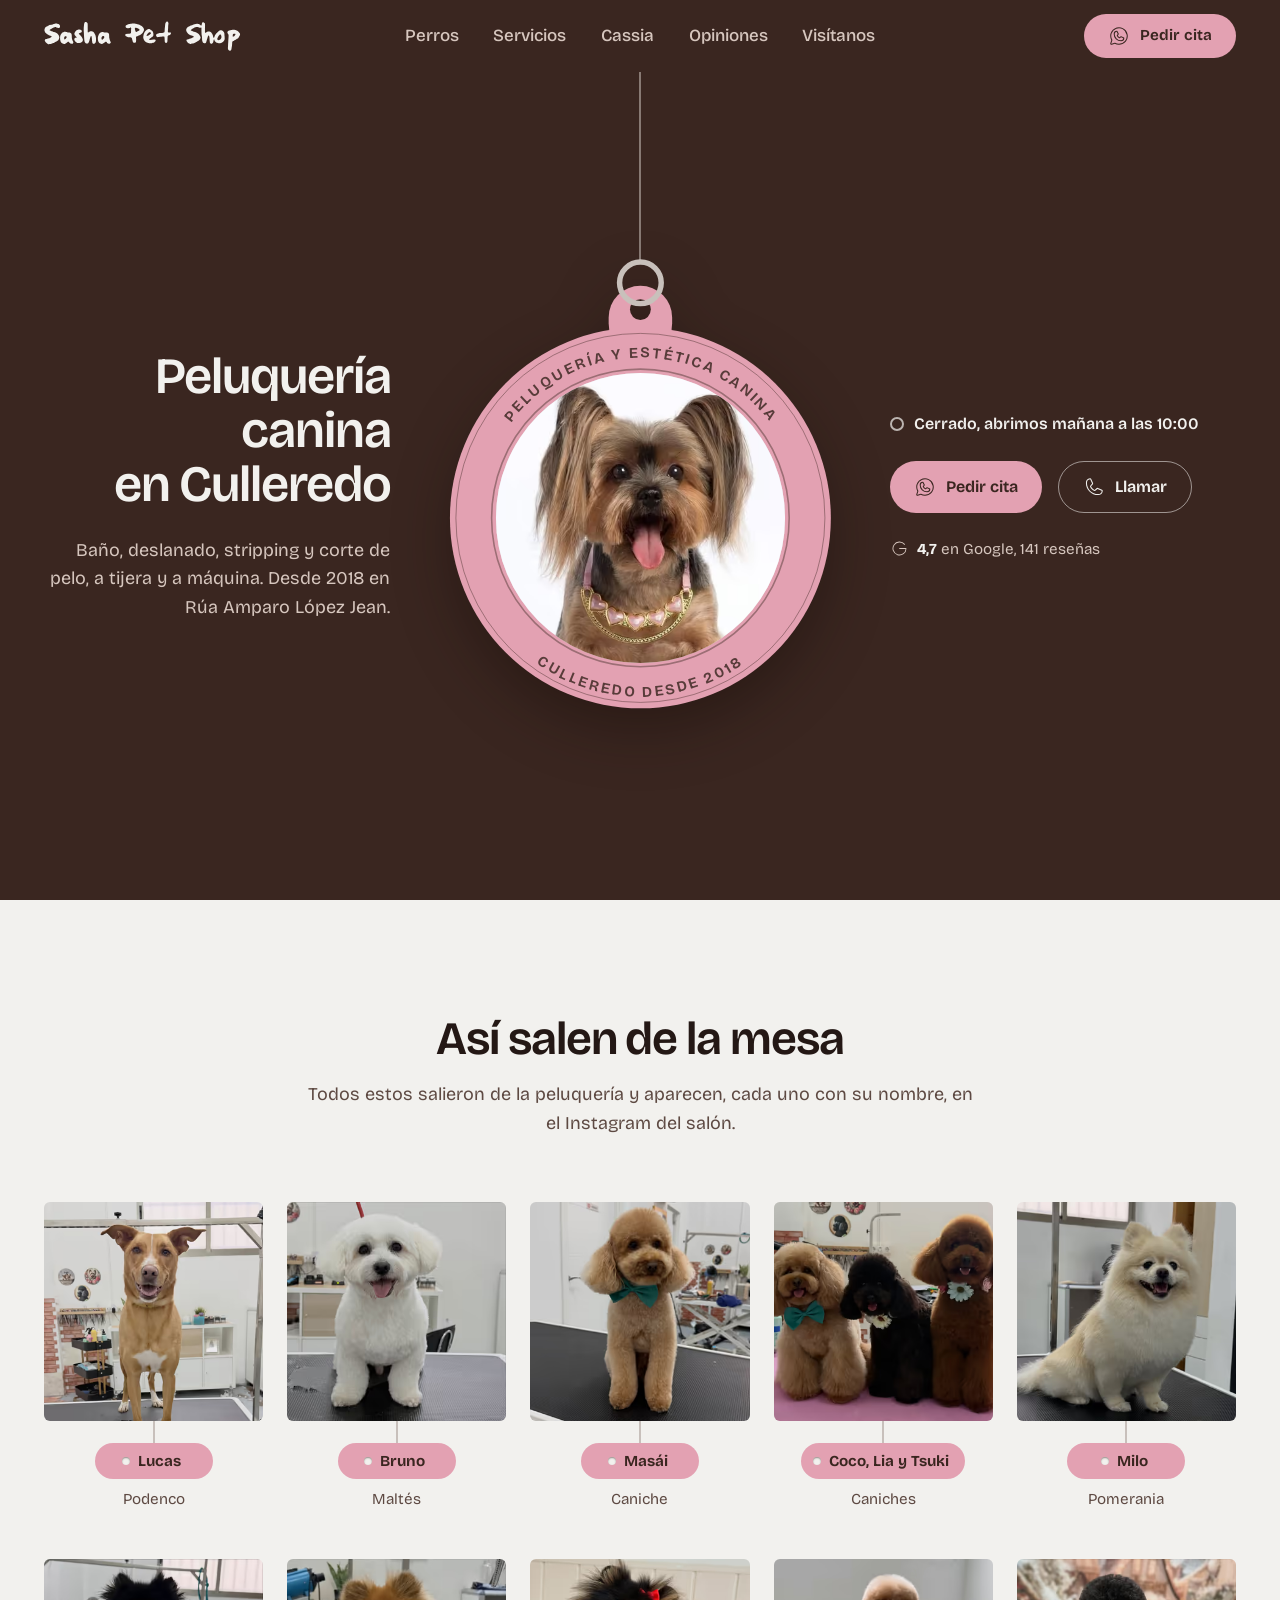
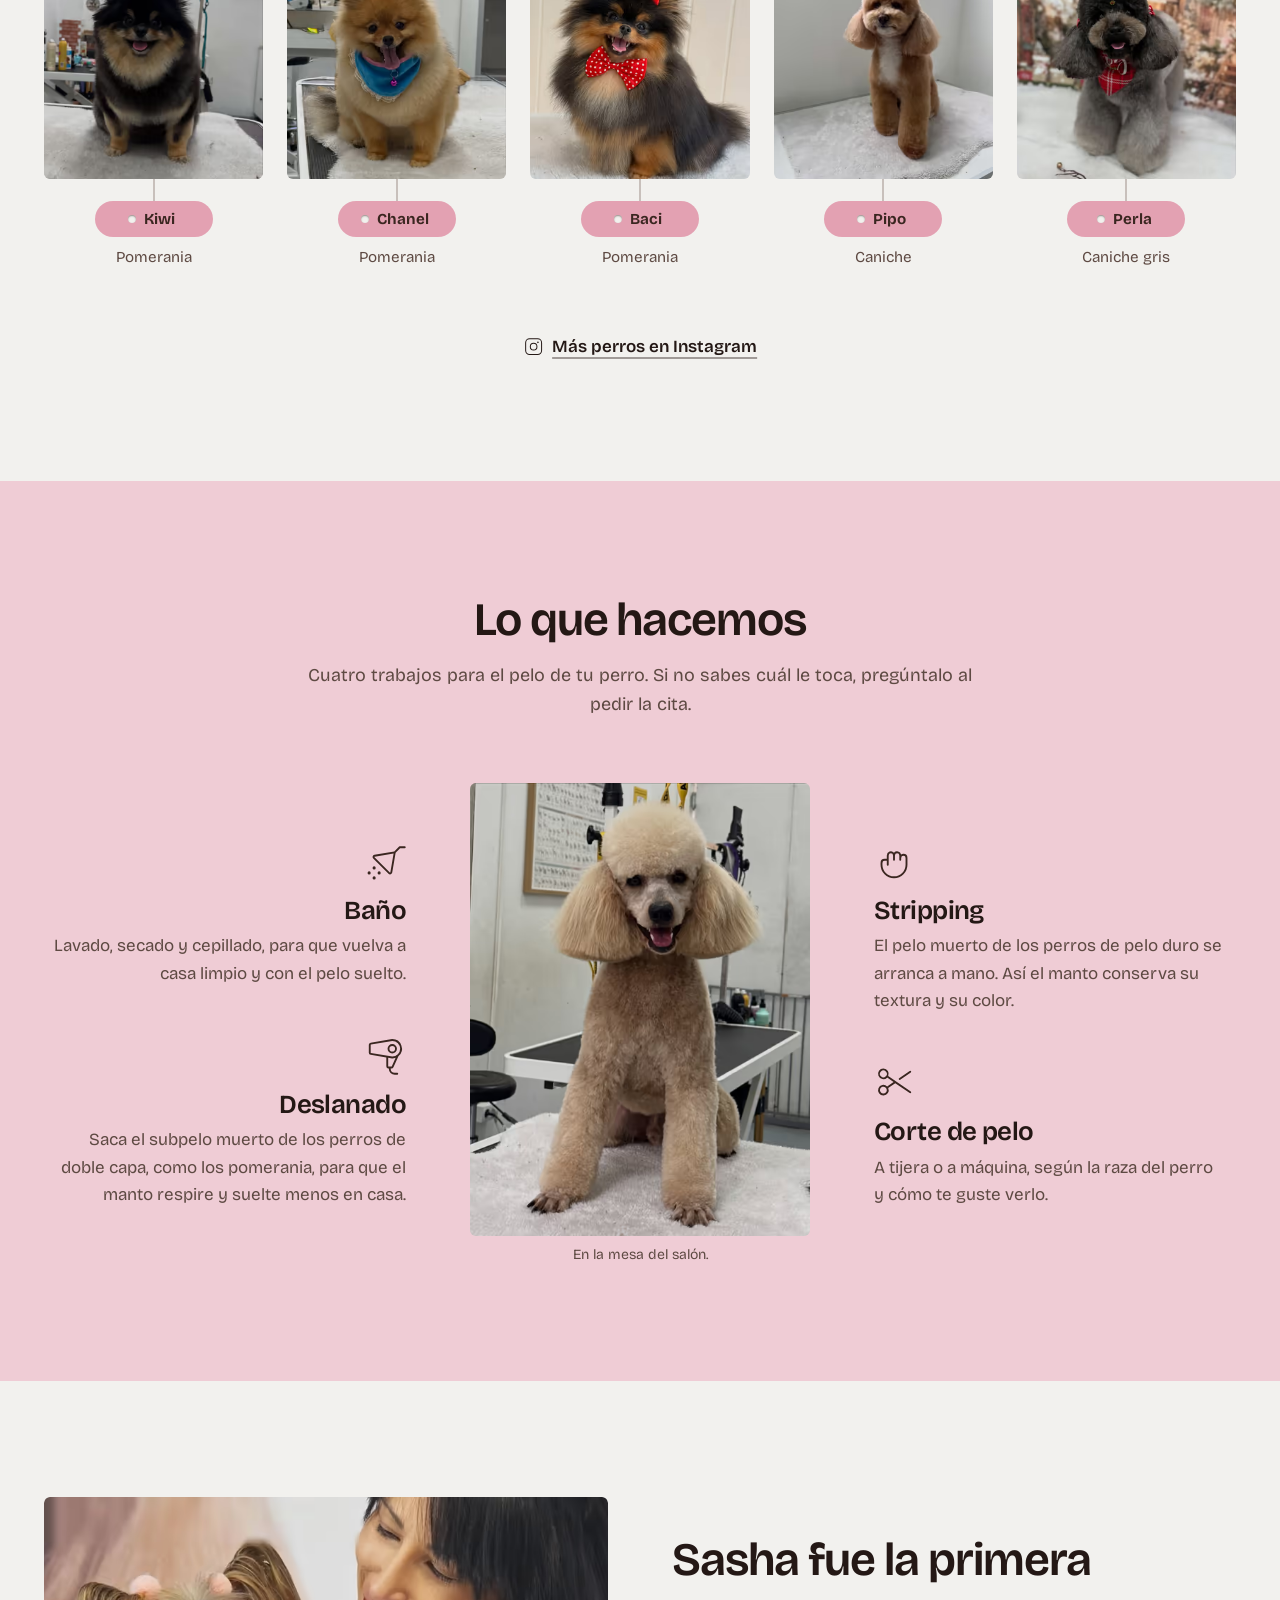
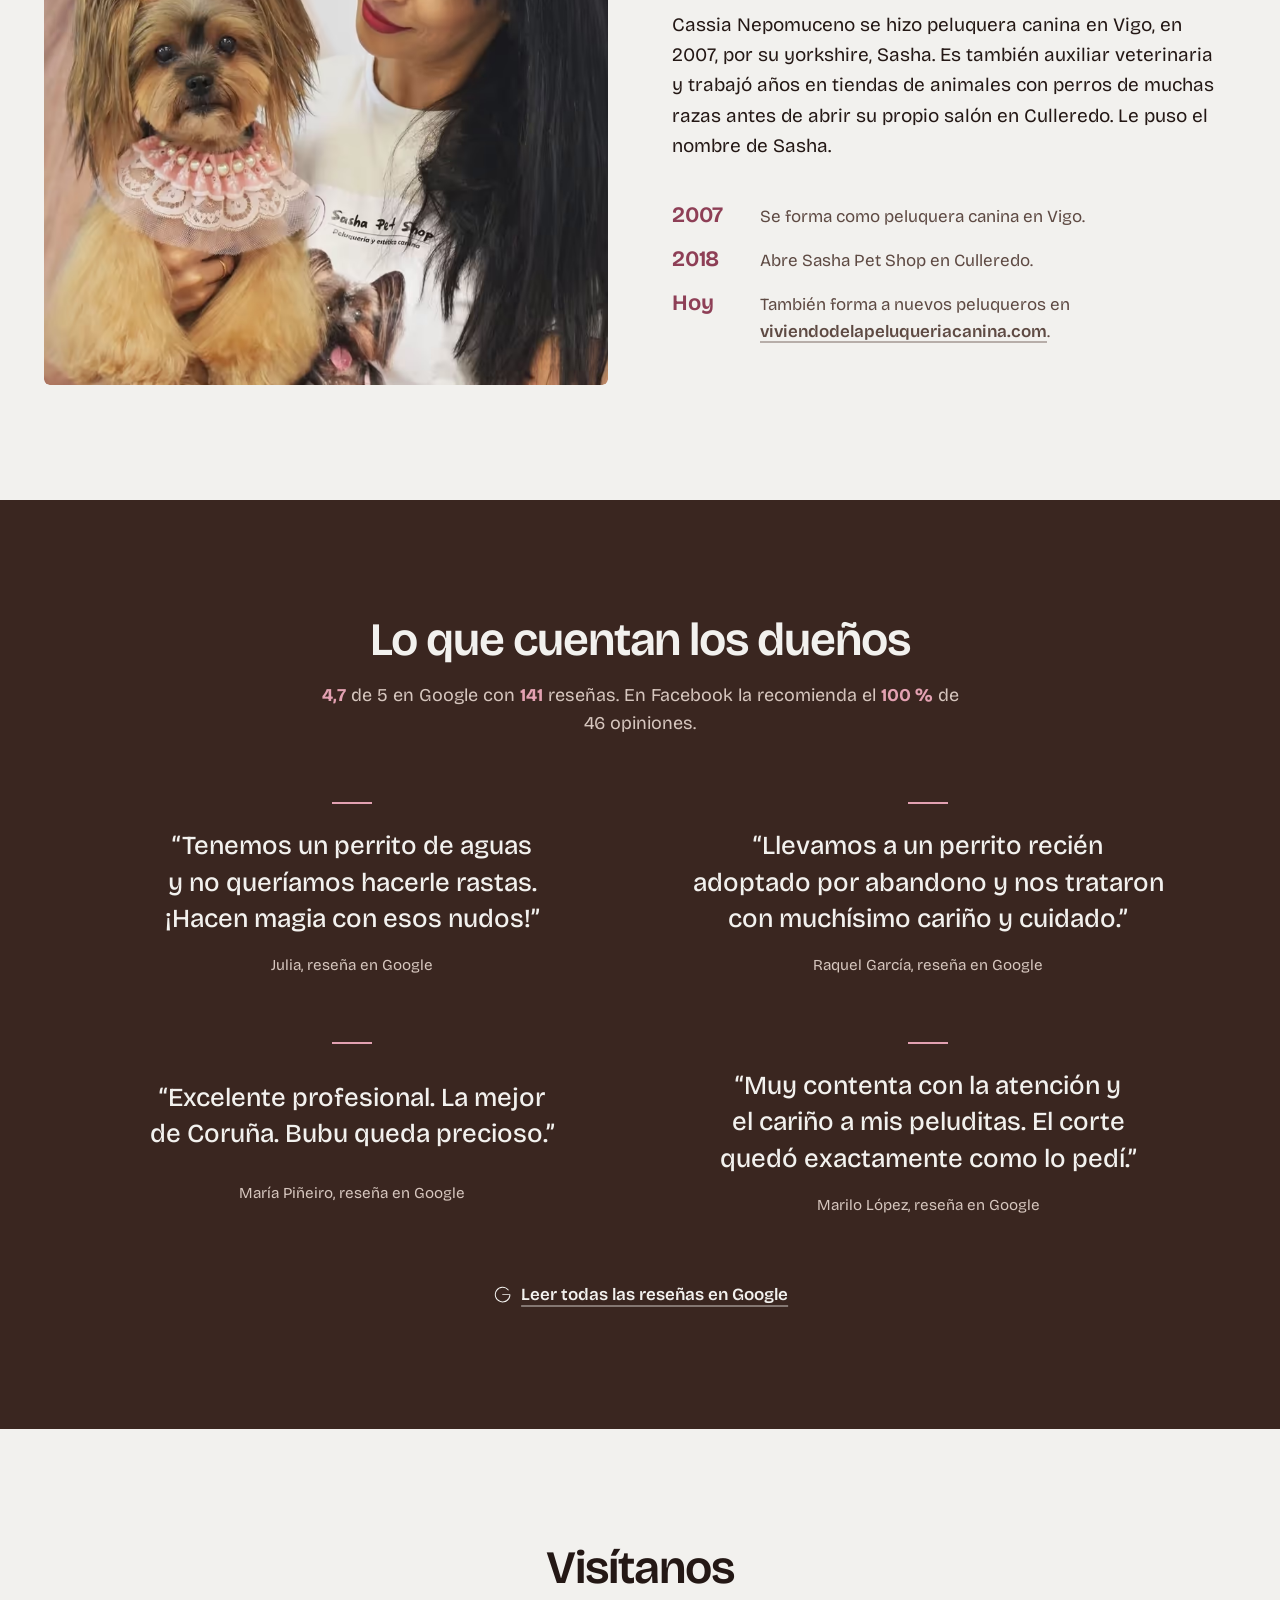
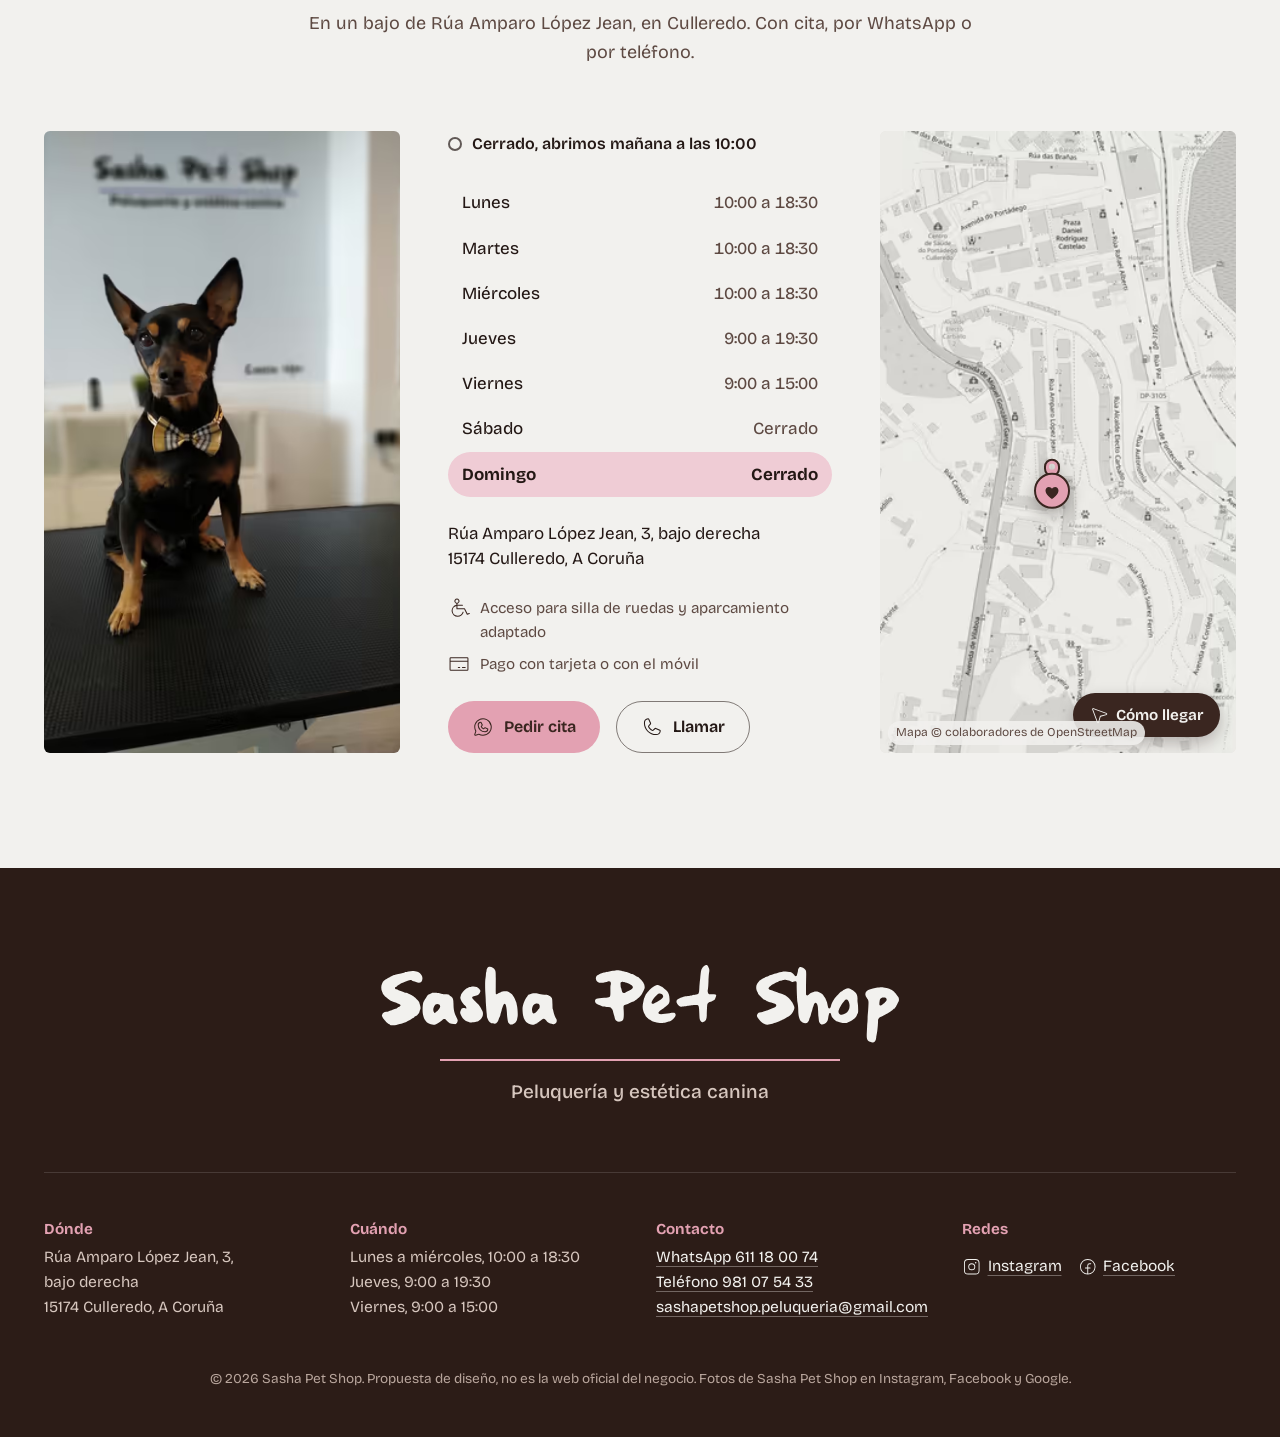
==== index.html @ 04a4de85 "Publicar la vista previa de la web de Sasha Pet Shop Co-Authored-By: Claude Opus 5.5 <noreply@anthro" ====
<!doctype html>
<html lang="es">
<head>
<meta charset="utf-8">
<meta name="viewport" content="width=device-width, initial-scale=1, viewport-fit=cover">
<title>Sasha Pet Shop · Peluquería canina en Culleredo</title>
<meta name="description" content="Peluquería y estética canina en Culleredo (A Coruña) desde 2018: baño, deslanado, stripping y corte de pelo a tijera y a máquina. Cita por WhatsApp o teléfono.">
<meta name="robots" content="noindex, nofollow">
<meta name="theme-color" content="#3a2620">
<meta name="color-scheme" content="light">
<meta property="og:type" content="website">
<meta property="og:url" content="https://1benamar.github.io/sashapetshop/">
<meta property="og:locale" content="es_ES">
<meta property="og:title" content="Sasha Pet Shop · Peluquería canina en Culleredo">
<meta property="og:description" content="Baño, deslanado, stripping y corte de pelo. Rúa Amparo López Jean, 3, Culleredo.">
<meta property="og:image" content="https://1benamar.github.io/sashapetshop/assets/img/compartir.jpg">
<meta name="twitter:card" content="summary_large_image">
<link rel="icon" href="favicon.svg" type="image/svg+xml">
<link rel="icon" href="favicon-32.png" sizes="32x32" type="image/png">
<link rel="apple-touch-icon" href="apple-touch-icon.png">
<link rel="preload" href="assets/fonts/bricolage-latin.woff2" as="font" type="font/woff2" crossorigin>
<link rel="preload" as="image" type="image/avif" imagesrcset="assets/img/sasha-440.avif 440w, assets/img/sasha-660.avif 660w" imagesizes="(min-width: 1024px) 330px, 62vw" fetchpriority="high">
<link rel="stylesheet" href="assets/css/estilos.css?v=202611192122">
<script type="application/ld+json">{"@context":"https://schema.org","@type":"LocalBusiness","name":"Sasha Pet Shop","description":"Peluquería y estética canina: baño, deslanado, stripping y corte de pelo a tijera y a máquina.","telephone":"+34 981 07 54 33","email":"sashapetshop.peluqueria@gmail.com","address":{"@type":"PostalAddress","streetAddress":"Rúa Amparo López Jean, 3, bajo dcha.","postalCode":"15174","addressLocality":"Culleredo","addressRegion":"A Coruña","addressCountry":"ES"},"geo":{"@type":"GeoCoordinates","latitude":43.3225399,"longitude":-8.38285},"openingHoursSpecification":[{"@type":"OpeningHoursSpecification","dayOfWeek":["Monday","Tuesday","Wednesday"],"opens":"10:00","closes":"18:30"},{"@type":"OpeningHoursSpecification","dayOfWeek":"Thursday","opens":"09:00","closes":"19:30"},{"@type":"OpeningHoursSpecification","dayOfWeek":"Friday","opens":"09:00","closes":"15:00"}],"paymentAccepted":"Tarjeta de crédito, tarjeta de débito, pago con móvil","sameAs":["https://www.instagram.com/sashapetshop.peluqueria/","https://www.facebook.com/sashapetshoppeluqueria/"]}</script>
</head>
<body>
<svg class="sprite" aria-hidden="true" focusable="false"><defs>
<symbol id="rotulo" viewBox="77 66 2817 430"><path fill="currentColor" fill-rule="evenodd" d="M 1839.703 73.012 C 1838.165 73.474, 1835.172 75.348, 1833.052 77.176 C 1830.932 79.004, 1828.108 81.248, 1826.776 82.163 C 1825.445 83.077, 1822.625 87.352, 1820.510 91.663 C 1816.391 100.058, 1815.984 102.429, 1811.614 143.500 C 1810.736 151.750, 1809.522 162.550, 1808.916 167.500 C 1808.311 172.450, 1807.415 184.825, 1806.927 195 C 1805.267 229.570, 1805.248 229.601, 1783.320 232.959 C 1776.269 234.038, 1768.025 235.627, 1765 236.488 C 1761.975 237.350, 1752.750 238.766, 1744.500 239.636 C 1736.250 240.505, 1727.475 241.894, 1725 242.721 C 1688.075 255.062, 1679.778 261.936, 1684.340 276.411 C 1687.119 285.227, 1698.712 296.447, 1706.278 297.645 C 1708.961 298.069, 1742.117 293.866, 1747 292.482 C 1747.825 292.249, 1753.225 291.583, 1759 291.003 C 1764.775 290.423, 1774.740 289.392, 1781.144 288.712 C 1804.873 286.195, 1805.094 286.597, 1806.834 335.500 C 1807.810 362.946, 1808.651 367.077, 1815.065 375.931 C 1819.319 381.803, 1821.520 382.572, 1828.376 380.579 C 1840.850 376.953, 1847.123 365.165, 1847.308 345 C 1847.495 324.796, 1849.150 288.138, 1850.026 284.820 C 1852.146 276.787, 1858.280 272.205, 1869.186 270.507 C 1871.214 270.192, 1875.039 268.461, 1877.686 266.661 C 1880.334 264.861, 1884.026 262.770, 1885.892 262.014 C 1888.786 260.841, 1889.909 259.292, 1893.555 251.437 C 1902.447 232.277, 1900.644 230, 1876.579 230 C 1859.475 230, 1857.917 229.481, 1854.512 222.649 C 1851.628 216.862, 1851.324 211.505, 1853.404 203.144 C 1854.608 198.306, 1855.423 186.893, 1856.592 158.500 C 1857.640 133.059, 1859.039 114.028, 1860.047 111.500 C 1860.705 109.850, 1861.186 104.900, 1861.116 100.500 C 1860.999 93.099, 1860.640 91.800, 1856.323 83.160 C 1850.760 72.024, 1848.199 70.460, 1839.703 73.012 M 664.221 82.662 C 659.234 85.120, 654 95.086, 654 102.124 C 654 105.111, 653.391 108.443, 652.647 109.527 C 651.798 110.767, 651.048 116.146, 650.629 124 C 650.263 130.875, 649.199 140.100, 648.265 144.500 C 646.010 155.111, 645.846 201.978, 647.977 226.500 C 648.790 235.850, 649.551 249.575, 649.668 257 C 649.785 264.425, 650.357 276.350, 650.939 283.500 C 651.521 290.650, 652.428 303.475, 652.954 312 C 653.480 320.525, 654.378 330.200, 654.949 333.500 C 655.521 336.800, 655.991 342.605, 655.994 346.400 C 655.999 351.524, 656.606 354.614, 658.352 358.400 C 659.646 361.205, 661.765 365.899, 663.061 368.831 C 665.674 374.742, 675.227 384.456, 681.228 387.304 C 684.829 389.013, 701.814 389.776, 705.422 388.391 C 709.884 386.680, 716.869 375.967, 720.072 365.926 C 721.838 360.391, 724.399 354.218, 725.763 352.207 C 727.384 349.818, 728.529 346.280, 729.067 341.992 C 729.520 338.384, 731.265 331.704, 732.945 327.148 C 734.625 322.592, 736 318.057, 736 317.071 C 736 315.229, 738.734 306.521, 743.687 292.584 C 748.007 280.428, 752.733 277.986, 757.195 285.606 C 760.284 290.881, 763.873 312.268, 764.562 329.500 C 764.914 338.300, 765.843 350, 766.627 355.500 C 770.567 383.139, 770.231 382.136, 777.989 389.393 C 783.153 394.223, 783.153 394.223, 789.353 393.828 C 802.405 392.997, 816.692 379.835, 819.470 366.083 C 820.312 361.912, 821.617 355.575, 822.369 352 C 824.634 341.240, 822.418 304.257, 818.594 289 C 817.836 285.975, 816.888 281.475, 816.488 279 C 816.088 276.525, 814.922 272.846, 813.898 270.824 C 812.873 268.802, 811.058 264.171, 809.863 260.534 C 807.872 254.468, 799.640 240.537, 792.041 230.373 C 788.043 225.026, 771.608 214.951, 765.145 213.885 C 753.774 212.010, 735.376 214.540, 730.896 218.594 C 729.932 219.467, 727.225 220.611, 724.882 221.138 C 722.202 221.740, 719.029 223.562, 716.332 226.048 C 711.718 230.301, 707.284 231.252, 704.985 228.482 C 704.008 227.304, 703.798 218.297, 704.051 188.232 C 704.658 115.931, 704.317 106.753, 700.739 99.263 C 694.630 86.473, 674.789 77.453, 664.221 82.662 M 2352 82.706 C 2346.606 84.678, 2341.025 94.636, 2341.010 102.316 C 2341.004 104.964, 2340.566 107.942, 2340.036 108.932 C 2339.506 109.923, 2338.356 114.202, 2337.480 118.443 C 2335.484 128.105, 2334.217 130.907, 2331.540 131.579 C 2327.874 132.499, 2324.135 130.248, 2321.070 125.278 C 2317.874 120.095, 2310.298 113.904, 2303.439 110.870 C 2299.538 109.145, 2290.601 107.787, 2273.441 106.312 C 2264.209 105.519, 2245.080 108.956, 2233.500 113.489 C 2230.200 114.780, 2224.350 116.516, 2220.500 117.346 C 2216.650 118.176, 2210.333 120.180, 2206.461 121.799 C 2202.590 123.419, 2197.054 125.252, 2194.158 125.873 C 2191.262 126.494, 2185.880 128.527, 2182.197 130.391 C 2178.513 132.256, 2173.250 134.593, 2170.500 135.586 C 2167.750 136.579, 2163.925 138.381, 2162 139.589 C 2160.075 140.798, 2156.201 142.525, 2153.391 143.427 C 2150.581 144.329, 2146.531 146.563, 2144.391 148.391 C 2142.251 150.219, 2138.700 152.645, 2136.500 153.783 C 2129.461 157.425, 2117.574 175.262, 2115.788 184.864 C 2113.791 195.605, 2115.827 208.439, 2120.848 216.749 C 2123.132 220.528, 2125 224.438, 2125 225.439 C 2125 227.777, 2129.359 232.998, 2140.144 243.578 C 2151.014 254.241, 2156.544 258.470, 2163.779 261.651 C 2166.925 263.035, 2170.400 264.970, 2171.500 265.951 C 2172.600 266.933, 2176.875 268.721, 2181 269.926 C 2185.125 271.130, 2192.100 273.491, 2196.500 275.173 C 2200.900 276.855, 2207.650 278.845, 2211.500 279.595 C 2220.607 281.368, 2224.519 285.096, 2223.697 291.219 C 2223.051 296.037, 2220.892 298.565, 2216.129 300.077 C 2214.133 300.711, 2208.225 303.178, 2203 305.559 C 2185.715 313.436, 2166.162 320.918, 2162.720 320.972 C 2161.741 320.987, 2158.366 322.076, 2155.220 323.390 C 2152.074 324.705, 2145.900 326.518, 2141.500 327.420 C 2127.219 330.345, 2126.167 330.787, 2122.970 335.200 C 2116.627 343.956, 2117.540 350.838, 2126.365 360.786 C 2128.176 362.829, 2131.074 366.589, 2132.804 369.143 C 2137.690 376.357, 2147.395 384.479, 2157.386 389.715 C 2168.458 395.517, 2177.347 396.231, 2189 392.253 C 2192.575 391.033, 2198.800 389.573, 2202.833 389.009 C 2210.820 387.892, 2243.050 376.409, 2249.013 372.555 C 2250.945 371.307, 2253.645 369.941, 2255.013 369.521 C 2258.465 368.460, 2278.436 357.542, 2284.500 353.402 C 2287.250 351.524, 2293.212 347.494, 2297.749 344.447 C 2307.060 338.194, 2310.360 333.843, 2317.771 318.045 C 2323.710 305.386, 2323.545 300.571, 2316.702 286.924 C 2314.103 281.741, 2311.982 277.020, 2311.988 276.433 C 2312 275.331, 2301.183 261.145, 2293.891 252.699 C 2291.611 250.059, 2287.440 246.353, 2284.623 244.463 C 2281.805 242.574, 2277.071 239.281, 2274.102 237.147 C 2271.132 235.012, 2265.732 232.236, 2262.102 230.977 C 2258.471 229.719, 2253.805 227.846, 2251.733 226.816 C 2249.661 225.785, 2245.694 224.511, 2242.918 223.984 C 2240.142 223.458, 2235.087 221.848, 2231.685 220.407 C 2228.283 218.965, 2221.338 216.529, 2216.250 214.992 C 2211.163 213.455, 2205.331 211.213, 2203.290 210.009 C 2201.250 208.805, 2196.501 207.233, 2192.736 206.516 C 2182.609 204.586, 2179.886 200.989, 2183.402 194.190 C 2185.491 190.149, 2203.247 176, 2206.228 176 C 2206.780 176, 2210.297 173.962, 2214.044 171.471 C 2217.791 168.980, 2223.299 166.101, 2226.285 165.074 C 2229.270 164.047, 2233.591 162.021, 2235.886 160.572 C 2238.182 159.123, 2242.214 157.528, 2244.846 157.029 C 2247.477 156.530, 2252.692 154.969, 2256.434 153.561 C 2267.378 149.442, 2274.481 149.907, 2291.016 155.829 C 2298.432 158.485, 2305.483 161.185, 2306.684 161.829 C 2309.890 163.548, 2314.820 163.263, 2321.302 160.985 C 2332.733 156.967, 2334.916 159.894, 2334.242 178.330 C 2333.713 192.787, 2336.604 264.548, 2337.975 271 C 2340.477 282.771, 2342.385 298.525, 2342.517 308.500 C 2342.925 339.265, 2344.680 349.595, 2353.186 371.299 C 2354.712 375.192, 2358.854 378.851, 2366.105 382.709 C 2375.134 387.514, 2388.086 387.619, 2393.425 382.932 C 2397.311 379.520, 2401.443 371.611, 2402.531 365.500 C 2402.923 363.300, 2404.727 358.575, 2406.541 355 C 2408.404 351.326, 2410.554 344.804, 2411.486 340 C 2412.393 335.325, 2414.281 328.350, 2415.682 324.500 C 2417.083 320.650, 2419.002 313.900, 2419.947 309.500 C 2420.891 305.100, 2422.378 300.130, 2423.251 298.456 C 2424.124 296.781, 2425.583 292.506, 2426.493 288.956 C 2430.069 275.001, 2436.837 271.263, 2442.642 280.035 C 2448.275 288.547, 2450.057 298.268, 2450.608 323.500 C 2450.884 336.150, 2451.587 348.525, 2452.170 351 C 2452.752 353.475, 2453.564 360.285, 2453.974 366.133 C 2454.633 375.537, 2455.092 377.417, 2457.938 382.392 C 2464.379 393.649, 2470.443 395.627, 2483.420 390.701 C 2496.362 385.789, 2502.939 376.384, 2504.846 360.065 C 2505.836 351.593, 2508.686 339.316, 2511.072 333.250 C 2512.111 330.608, 2516.086 330.194, 2518.021 332.525 C 2518.717 333.365, 2520.071 337.342, 2521.030 341.365 C 2521.988 345.388, 2523.896 350.439, 2525.269 352.590 C 2530.597 360.935, 2547.272 375.470, 2553.372 377.086 C 2555.642 377.688, 2561.775 379.436, 2567 380.972 C 2586.951 386.835, 2602.529 387.562, 2610.858 383.021 C 2612.861 381.928, 2618.115 379.535, 2622.534 377.701 C 2627.512 375.636, 2633.507 372.032, 2638.294 368.228 C 2642.543 364.851, 2646.603 361.731, 2647.315 361.294 C 2649.606 359.890, 2658.813 348.171, 2659.491 345.797 C 2659.852 344.534, 2661.801 340.161, 2663.824 336.080 C 2667.500 328.661, 2667.500 328.661, 2667.251 309.437 C 2667.078 296.095, 2666.414 286.738, 2665.079 278.856 C 2663.699 270.710, 2663.315 265.026, 2663.719 258.748 C 2664.855 241.091, 2660.457 228.239, 2649.884 218.327 C 2648.023 216.582, 2644.475 213.272, 2642 210.971 C 2639.525 208.671, 2633.470 204.811, 2628.545 202.394 C 2615.601 196.042, 2610.149 196.141, 2595.813 202.989 C 2590.069 205.733, 2584.274 209.169, 2582.935 210.625 C 2581.596 212.081, 2578.652 214.103, 2576.393 215.119 C 2570.461 217.788, 2545.695 244.004, 2537.774 256 C 2529.527 268.488, 2522.317 283.350, 2520.411 291.791 C 2518.100 302.024, 2515.259 306.500, 2511.076 306.500 C 2505.834 306.500, 2504.363 303.531, 2501.431 287.039 C 2499.315 275.133, 2498.091 270.982, 2494.504 263.539 C 2492.107 258.568, 2489.856 253.327, 2489.501 251.894 C 2489.146 250.461, 2487.025 247.086, 2484.788 244.394 C 2482.551 241.702, 2480.142 238.150, 2479.434 236.500 C 2477.085 231.026, 2470.015 225.499, 2458.354 220.022 C 2447.289 214.824, 2447.148 214.789, 2438.854 215.144 C 2432.627 215.410, 2429.408 216.075, 2426.210 217.755 C 2423.851 218.995, 2419.847 220.474, 2417.312 221.042 C 2412.444 222.133, 2410.141 223.533, 2400.550 231.227 C 2393.794 236.647, 2389.609 237.436, 2386.405 233.895 C 2384.588 231.886, 2384.515 229.980, 2384.819 192.645 C 2384.995 171.115, 2385.387 145.081, 2385.691 134.790 C 2386.411 110.385, 2385.637 101.911, 2382.332 97.983 C 2374.250 88.377, 2358.368 80.378, 2352 82.706 M 1352 101.060 C 1342.959 102, 1336.730 103.018, 1319 106.456 C 1311.575 107.895, 1302.445 109.508, 1298.712 110.038 C 1294.979 110.569, 1290.929 111.638, 1289.712 112.413 C 1288.495 113.188, 1283.128 114.973, 1277.784 116.378 C 1272.060 117.884, 1265.897 120.296, 1262.784 122.249 C 1259.878 124.072, 1256.202 126.224, 1254.615 127.032 C 1249.475 129.648, 1245.703 138.279, 1246.380 145.875 C 1247.760 161.357, 1257.724 168.385, 1278.044 168.208 C 1288.104 168.120, 1304.838 164.687, 1311.173 161.411 C 1323.157 155.213, 1331.022 164.525, 1326.453 179.500 C 1325.232 183.501, 1324.957 189.740, 1325.077 210.721 C 1325.293 248.638, 1326.591 247.124, 1291.842 249.488 C 1247.283 252.518, 1242 254.646, 1242 269.568 C 1242 275.904, 1248.445 282.078, 1260.500 287.288 C 1283.982 297.437, 1286.124 297.996, 1305 298.896 C 1323.445 299.777, 1327.911 300.993, 1330.406 305.817 C 1331.252 307.454, 1333.095 309.631, 1334.502 310.656 C 1336.638 312.212, 1337.447 314.333, 1339.403 323.510 C 1340.691 329.554, 1342.961 337.813, 1344.446 341.862 C 1345.932 345.912, 1347.590 351.973, 1348.131 355.332 C 1349.264 362.369, 1352.811 369.455, 1357.451 373.952 C 1365.451 381.706, 1386.329 379.368, 1393.022 369.969 C 1397.531 363.637, 1399.043 341, 1396.860 312.500 C 1395.479 294.466, 1396.332 290.956, 1402.714 288.429 C 1404.796 287.604, 1408.300 286.090, 1410.500 285.065 C 1412.700 284.040, 1417.924 282.069, 1422.109 280.686 C 1426.294 279.303, 1432.380 276.827, 1435.634 275.185 C 1438.888 273.542, 1443.564 271.663, 1446.025 271.008 C 1448.486 270.354, 1452.766 268.118, 1455.535 266.039 C 1458.304 263.961, 1462.486 261.282, 1464.829 260.087 C 1470.029 257.434, 1487.121 241.506, 1492.217 234.564 C 1496.922 228.154, 1508.511 204.827, 1510.074 198.621 C 1514.500 181.042, 1503.656 159.349, 1481.361 141.187 C 1478.535 138.884, 1475.919 137, 1475.548 137 C 1474.356 137, 1452.574 124.704, 1450.448 122.831 C 1449.319 121.837, 1446.169 120.600, 1443.448 120.084 C 1437.539 118.961, 1435.134 118.087, 1424 113.013 C 1417.411 110.011, 1413.026 108.799, 1404.500 107.624 C 1398.450 106.791, 1391.491 105.395, 1389.036 104.523 C 1384.137 102.783, 1366.632 99.918, 1362.257 100.140 C 1360.740 100.217, 1356.125 100.631, 1352 101.060 M 231 106.540 C 223.575 108.400, 216.363 109.940, 214.973 109.961 C 213.582 109.983, 211.492 110.668, 210.327 111.484 C 208.173 112.992, 198.102 115.664, 176.500 120.459 C 155.710 125.073, 152.238 126.113, 144.291 130.105 C 140.027 132.247, 136.029 134, 135.406 134 C 134.784 134, 132.576 135.350, 130.500 137 C 128.424 138.650, 125.869 140, 124.823 140 C 122.206 140, 115.023 143.776, 114.362 145.499 C 114.065 146.274, 111.724 147.909, 109.161 149.133 C 104.940 151.149, 91 164.257, 91 166.211 C 91 166.650, 89.812 169.370, 88.361 172.255 C 82.159 184.582, 82.195 203.037, 88.449 216.888 C 90.402 221.213, 92 225.316, 92 226.005 C 92 226.694, 93.575 229.001, 95.500 231.132 C 97.425 233.262, 99 235.394, 99 235.867 C 99 238.819, 126.933 261.037, 135 264.502 C 136.925 265.328, 140.226 266.940, 142.337 268.082 C 144.447 269.225, 151.017 271.693, 156.936 273.568 C 162.856 275.442, 168.780 277.816, 170.100 278.842 C 171.420 279.869, 174.300 281.285, 176.500 281.990 C 183.356 284.185, 187.720 286.821, 188.324 289.131 C 189.087 292.050, 183.875 297.061, 178.091 298.970 C 175.774 299.735, 172.401 301.881, 170.596 303.740 C 168.099 306.310, 165.581 307.564, 160.075 308.981 C 156.093 310.005, 149.610 312.403, 145.668 314.311 C 141.726 316.218, 136.871 318.016, 134.881 318.305 C 132.890 318.595, 128.266 320.030, 124.604 321.495 C 120.943 322.960, 114.998 324.576, 111.394 325.086 C 98.063 326.974, 91.287 331.786, 88.574 341.290 C 86.994 346.825, 87.004 347.199, 88.815 349.790 C 89.856 351.281, 91.003 353.721, 91.364 355.213 C 92.011 357.889, 108.642 377.551, 117.134 385.678 C 119.535 387.977, 123.378 390.599, 125.673 391.506 C 127.968 392.413, 130.081 393.767, 130.368 394.515 C 131.872 398.436, 152.511 399.266, 165.500 395.929 C 169.900 394.798, 178 392.813, 183.500 391.518 C 194.859 388.843, 207.072 384.956, 211.500 382.605 C 213.150 381.729, 215.445 381.010, 216.600 381.006 C 217.755 381.003, 220.625 379.605, 222.979 377.900 C 225.332 376.196, 230.012 373.502, 233.379 371.914 C 236.746 370.327, 242.200 367.245, 245.500 365.065 C 248.800 362.885, 253.525 360.002, 256 358.659 C 258.475 357.315, 261.378 355.244, 262.451 354.057 C 263.525 352.869, 267.495 350.273, 271.274 348.287 C 275.406 346.115, 279.189 343.245, 280.764 341.088 C 282.204 339.115, 284.696 336.077, 286.302 334.338 C 288.405 332.061, 289.881 328.637, 291.578 322.102 C 292.875 317.112, 294.685 311.883, 295.603 310.484 C 297.866 307.029, 296.866 297.488, 292.956 285.238 C 291.330 280.144, 290 275.256, 290 274.375 C 290 269.034, 260.398 239, 255.134 239 C 254.548 239, 252.591 237.714, 250.785 236.143 C 248.978 234.572, 245.700 232.712, 243.500 232.011 C 241.300 231.310, 236.029 228.964, 231.787 226.797 C 227.269 224.490, 221.676 222.510, 218.287 222.017 C 215.104 221.554, 210.025 220.035, 207 218.643 C 203.975 217.250, 197.675 214.996, 193 213.635 C 188.325 212.273, 181.350 209.716, 177.500 207.953 C 173.650 206.191, 168.379 204.117, 165.787 203.346 C 157.490 200.878, 155.097 193.755, 161.534 190.685 C 163.478 189.758, 165.743 189, 166.568 189 C 167.393 189, 168.968 187.473, 170.070 185.606 C 171.171 183.740, 173.518 181.640, 175.286 180.940 C 177.054 180.240, 181.200 177.779, 184.500 175.470 C 191.109 170.848, 201.034 166, 203.890 166 C 204.897 166, 207.411 164.853, 209.476 163.452 C 211.541 162.051, 214.641 160.631, 216.365 160.298 C 218.089 159.965, 222.769 158.394, 226.764 156.807 C 237.530 152.531, 246.272 151.942, 249.790 155.255 C 251.389 156.760, 255.098 158.461, 258.835 159.404 C 262.319 160.283, 268.256 162.357, 272.028 164.012 C 293.361 173.375, 308.225 163.855, 306.793 141.746 C 306.162 131.985, 303.677 127.005, 294.865 117.840 C 286.852 109.506, 288.605 110.310, 267 105.070 C 256.672 102.565, 244.956 103.043, 231 106.540 M 1382.498 164.589 C 1379.705 167.178, 1379.705 167.178, 1380.372 179.668 C 1380.894 189.417, 1381.498 193.055, 1383.125 196.245 C 1384.272 198.493, 1385.648 203.495, 1386.184 207.360 C 1388.371 223.143, 1395.766 227.631, 1407 219.995 C 1408.375 219.060, 1416.618 214.820, 1425.319 210.574 C 1442.658 202.110, 1447 198.051, 1447 190.303 C 1447 182.654, 1423.536 168.428, 1406.361 165.664 C 1401.340 164.855, 1396.309 163.700, 1395.181 163.097 C 1391.405 161.076, 1385.545 161.765, 1382.498 164.589 M 1574.068 180.671 C 1566.077 182.365, 1550.481 192.653, 1539.462 203.500 C 1529.123 213.676, 1515 232.249, 1515 235.668 C 1515 236.319, 1513.223 240.526, 1511.051 245.016 C 1508.880 249.507, 1506.612 255.728, 1506.012 258.841 C 1505.413 261.953, 1504.435 266.525, 1503.839 269 C 1498.576 290.868, 1498.593 306.515, 1503.897 321.704 C 1506.040 327.842, 1509.415 335.491, 1511.397 338.701 C 1513.378 341.912, 1515 345.070, 1515 345.718 C 1515 347.697, 1532.768 364.230, 1537.925 367.050 C 1540.588 368.506, 1544.057 370.611, 1545.633 371.728 C 1548.988 374.103, 1562.550 380, 1564.660 380 C 1565.457 380, 1567.998 380.848, 1570.305 381.884 C 1576.281 384.568, 1603.381 386.848, 1609.584 385.189 C 1612.029 384.535, 1615.035 383.995, 1616.264 383.989 C 1617.494 383.982, 1622.986 382.625, 1628.470 380.972 C 1633.953 379.318, 1640.837 377.684, 1643.766 377.340 C 1653.582 376.186, 1665.189 367.452, 1673.455 355 C 1678.443 347.485, 1679.603 343.357, 1678.050 338.651 C 1675.025 329.487, 1668.837 328.393, 1645.500 332.895 C 1626.780 336.506, 1597.294 338.695, 1590.827 336.953 C 1585.411 335.495, 1583.919 332.163, 1586.519 327.335 C 1588.608 323.455, 1600.557 313.287, 1606.723 310.141 C 1608.874 309.044, 1611.279 307.365, 1612.067 306.411 C 1612.855 305.457, 1616.425 302.789, 1620 300.482 C 1628.507 294.993, 1639.663 284.606, 1641.906 280.087 C 1646.435 270.959, 1646.783 264.697, 1644.074 241 C 1642.570 227.841, 1636.081 215.760, 1626 207.353 C 1621.875 203.913, 1616.025 198.673, 1613 195.709 C 1609.975 192.744, 1606.222 190.004, 1604.659 189.618 C 1603.097 189.232, 1598.914 187.082, 1595.363 184.839 C 1588.800 180.694, 1581.084 179.184, 1574.068 180.671 M 570.500 189.427 C 566.650 190.149, 559.266 192.261, 554.091 194.120 C 544.798 197.459, 544.549 197.635, 533.832 208.500 C 523.290 219.187, 515 231.806, 515 237.165 C 515 238.040, 514.278 240.485, 513.395 242.598 C 511.350 247.491, 511.919 252.640, 515.487 261.561 C 518.307 268.611, 519.722 270.855, 526.048 278.316 C 527.999 280.617, 530.366 283.728, 531.307 285.229 C 532.249 286.730, 534.367 288.656, 536.015 289.508 C 539.834 291.483, 544.080 298.178, 544.769 303.312 C 545.299 307.269, 545.286 307.287, 542.401 306.634 C 523.046 302.254, 519.747 303.703, 513.650 319.261 C 509.524 329.787, 509.662 330.459, 520.302 351.636 C 525.795 362.570, 537.254 372.518, 549.513 376.996 C 552.531 378.098, 557.371 379.868, 560.270 380.928 C 566.979 383.382, 587.515 382.372, 598 379.072 C 601.575 377.947, 605.175 377.007, 606 376.985 C 608.674 376.911, 618.560 369.645, 623.825 363.884 C 633.952 352.800, 637.456 337.288, 632.890 323.754 C 627.756 308.537, 613.818 286.499, 605.779 280.889 C 603.976 279.630, 602.107 277.955, 601.626 277.167 C 601.145 276.379, 595.640 270.760, 589.392 264.680 C 577.516 253.125, 574.881 248.959, 576.974 245.049 C 578.779 241.676, 582.159 240.112, 590.033 239.004 C 604.966 236.904, 612.917 231.886, 617.996 221.355 C 622.548 211.916, 621.998 209.186, 613.654 199.820 C 604.605 189.660, 589.134 185.934, 570.500 189.427 M 2765.333 194.503 C 2738.285 198.904, 2723.909 204.046, 2713.815 212.932 C 2702.586 222.816, 2703.670 237.170, 2716.910 253.886 C 2722.009 260.324, 2723.286 264.483, 2723.394 275 C 2723.526 287.961, 2721.280 327.126, 2719.981 334.500 C 2719.400 337.800, 2718.723 349.870, 2718.477 361.322 C 2718.231 372.774, 2717.752 382.592, 2717.414 383.140 C 2717.075 383.688, 2716.380 393.443, 2715.868 404.818 C 2715.357 416.193, 2714.647 430.225, 2714.291 436 C 2712.083 471.758, 2715.133 480.725, 2731.808 487.500 C 2751.814 495.629, 2762.857 488.209, 2765.080 465.143 C 2765.591 459.839, 2766.496 453.475, 2767.091 451 C 2770.188 438.122, 2771.732 426.097, 2774.090 396.500 C 2775.234 382.146, 2775.315 379.804, 2774.914 372.500 C 2774.476 364.510, 2782.163 354.653, 2790.973 351.910 C 2792.913 351.306, 2796.975 349.334, 2800 347.529 C 2803.025 345.723, 2806.625 343.918, 2808 343.518 C 2812.033 342.344, 2826.807 334.092, 2836.117 327.812 C 2840.857 324.615, 2845.038 322, 2845.409 322 C 2845.780 322, 2849.438 319.075, 2853.537 315.500 C 2857.636 311.925, 2861.444 309, 2861.999 309 C 2864.258 309, 2874.890 292.760, 2879.420 282.392 C 2882.037 276.401, 2884.827 270.775, 2885.619 269.888 C 2890.164 264.804, 2888.977 248.652, 2883.649 243.076 C 2881.770 241.109, 2878.989 237.475, 2877.470 235 C 2871.114 224.651, 2852.784 206.696, 2847.236 205.384 C 2845.731 205.029, 2841.967 203.223, 2838.872 201.371 C 2834.785 198.926, 2829.993 197.309, 2821.372 195.467 C 2796.331 190.116, 2792.683 190.053, 2765.333 194.503 M 360.882 222.313 C 358.893 223.061, 355.743 224.608, 353.882 225.750 C 352.022 226.893, 347.800 228.521, 344.500 229.368 C 337.602 231.139, 335.187 233.470, 328.814 244.500 C 326.590 248.350, 323.022 254.101, 320.886 257.280 C 318.749 260.459, 316.318 264.509, 315.483 266.280 C 314.648 268.051, 313.338 270.625, 312.573 272 C 309.869 276.857, 307.540 296.604, 307.618 314 C 307.692 330.292, 308.736 338.046, 312.465 350 C 313.237 352.475, 314.353 356.370, 314.946 358.655 C 316.941 366.350, 329.668 382.720, 336.435 386.296 C 356.563 396.932, 368.826 398.134, 383.223 390.881 C 391.806 386.558, 406.910 376.426, 412 371.579 C 418.597 365.296, 420.957 364, 425.799 364 C 430.454 364, 431.736 364.968, 438.740 373.770 C 447.730 385.069, 459.896 390.802, 476.814 391.713 C 487.128 392.268, 487.128 392.268, 490.567 388.935 C 494.325 385.293, 498 376.779, 498 371.712 C 498.001 369.946, 496.698 365.800, 495.105 362.500 C 478.328 327.736, 475.438 315.756, 475.083 279.500 C 474.875 258.317, 471.382 248.002, 462.487 242.308 C 459.744 240.552, 455.410 237.346, 452.855 235.184 C 448.210 231.252, 448.210 231.252, 430.551 230.516 C 414.370 229.842, 412.667 229.595, 410.196 227.558 C 404.830 223.133, 368.871 219.309, 360.882 222.313 M 900 226.458 C 881.228 232.634, 882.134 232.135, 875.314 240.070 C 867.648 248.988, 857.098 269.401, 853.901 281.500 C 849.414 298.479, 849.030 300.825, 848.995 311.500 C 848.953 323.983, 851.523 345.868, 853.608 350.784 C 854.373 352.590, 855 354.955, 855 356.040 C 855 357.124, 857.122 362.103, 859.717 367.104 C 865.379 378.019, 874.665 386.932, 882.932 389.387 C 885.625 390.187, 889.084 391.664, 890.620 392.671 C 895.277 395.722, 910.033 395.267, 916.500 391.871 C 919.250 390.428, 922.931 388.937, 924.681 388.559 C 926.430 388.181, 928.436 387.180, 929.138 386.334 C 929.839 385.489, 934.033 382.406, 938.457 379.483 C 942.881 376.561, 949.391 371.656, 952.926 368.585 C 961.998 360.700, 966.293 360.630, 973.609 368.250 C 976.382 371.137, 979.411 374.733, 980.341 376.239 C 985.353 384.359, 1008.673 393.984, 1018.165 391.852 C 1033.262 388.459, 1039.364 373.435, 1030.733 360.903 C 1028.680 357.922, 1027 355.150, 1027 354.743 C 1027 354.336, 1025.173 349.946, 1022.941 344.987 C 1020.218 338.941, 1018.106 332.010, 1016.529 323.945 C 1015.236 317.330, 1013.618 311.244, 1012.934 310.420 C 1012.046 309.350, 1011.577 302.138, 1011.296 285.211 C 1010.810 255.979, 1010.174 252.229, 1004.697 246.288 C 1002.438 243.837, 998.770 240.904, 996.545 239.771 C 994.320 238.638, 990.971 236.547, 989.102 235.124 C 985.812 232.619, 985.111 232.517, 967.102 231.915 C 948.636 231.297, 945.899 230.852, 930.326 225.929 C 922.880 223.575, 907.973 223.835, 900 226.458 M 1583.311 227.946 C 1580.697 229.133, 1578.187 231.327, 1576.639 233.779 C 1575.274 235.942, 1571.648 239.854, 1568.582 242.474 C 1559.381 250.335, 1548.018 268.986, 1548.003 276.250 C 1547.998 278.987, 1551.679 282, 1555.029 282 C 1558.049 282, 1569.304 276.935, 1570.467 275.053 C 1570.804 274.508, 1575.618 271.768, 1581.165 268.965 C 1592.263 263.357, 1607.474 250.973, 1609.835 245.623 C 1615.319 233.196, 1597.663 221.430, 1583.311 227.946 M 2798.500 247.870 C 2791.720 249.639, 2785.434 255.687, 2784.616 261.229 C 2781.185 284.464, 2781.492 289.332, 2786.466 290.581 C 2790.338 291.553, 2793.319 290.408, 2799.035 285.755 C 2801.910 283.415, 2805.778 280.481, 2807.631 279.235 C 2809.484 277.990, 2811 276.340, 2811 275.569 C 2811 274.799, 2812.767 272.768, 2814.927 271.057 C 2822.521 265.043, 2823.991 254.282, 2817.841 249.719 C 2814.899 247.536, 2803.833 246.478, 2798.500 247.870 M 2598.314 259.950 C 2596.561 261.019, 2594.596 262.930, 2593.947 264.196 C 2593.298 265.463, 2591.071 268.300, 2588.998 270.500 C 2576.475 283.793, 2560.667 313.668, 2560.667 324.041 C 2560.667 340.752, 2579.878 346.369, 2597.520 334.817 C 2613.311 324.476, 2621 310.367, 2621 291.731 C 2621 285.922, 2617.550 271.286, 2615.673 269.129 C 2614.893 268.233, 2613.501 265.875, 2612.579 263.889 C 2609.858 258.024, 2604.086 256.431, 2598.314 259.950 M 924.403 280.617 C 923.906 280.738, 921.864 281.109, 919.864 281.442 C 905.151 283.893, 896.009 309.545, 903.057 328.595 C 905.146 334.240, 910.834 335.624, 916.346 331.827 C 921.233 328.460, 931.642 317.702, 932.438 315.196 C 932.830 313.959, 934.268 312.215, 935.633 311.321 C 943.545 306.136, 944.482 288.193, 937.096 283.313 C 934.763 281.771, 926.702 280.059, 924.403 280.617 M 377.879 285.948 C 373.561 289.508, 367.634 300.518, 366.105 307.823 C 364.244 316.706, 368.425 331, 372.883 331 C 374.883 331, 389.922 318.958, 391.367 316.200 C 391.856 315.265, 393.942 312.700, 396.001 310.500 C 399.529 306.731, 403 298.930, 403 294.772 C 403 284.974, 386.214 279.078, 377.879 285.948"/></symbol>
<symbol id="placa-base" viewBox="0 0 400 460">
<mask id="placa-agujero" maskUnits="userSpaceOnUse" x="0" y="0" width="400" height="460"><rect width="400" height="460" fill="#fff"/><circle cx="200" cy="52" r="10.5" fill="#000"/></mask>
<g mask="url(#placa-agujero)"><circle cx="200" cy="262" r="192" fill="currentColor"/><rect x="168" y="28" width="64" height="70" rx="32" fill="currentColor"/></g>
<circle cx="200" cy="262" r="150" fill="none" stroke="var(--grabado)" stroke-width="1.6"/>
<circle cx="200" cy="262" r="186" fill="none" stroke="var(--grabado)" stroke-width="1"/>
<circle cx="200" cy="25" r="21" fill="none" stroke="var(--anilla)" stroke-width="5.5"/>
</symbol>
<symbol id="chapa-mapa" viewBox="0 0 40 52">
<mask id="chapa-agujero" maskUnits="userSpaceOnUse" x="0" y="0" width="40" height="52"><rect width="40" height="52" fill="#fff"/><circle cx="20" cy="9" r="3" fill="#000"/></mask>
<g mask="url(#chapa-agujero)" fill="var(--rosa)" stroke="var(--cacao)" stroke-width="2"><rect x="13" y="2" width="14" height="16" rx="7"/><circle cx="20" cy="33" r="17"/></g>
<path d="M20 41.5c-1.2-1-6.5-4.6-6.5-8.6 0-2 1.5-3.6 3.4-3.6 1.3 0 2.4.7 3.1 1.8.7-1.1 1.8-1.8 3.1-1.8 1.9 0 3.4 1.6 3.4 3.6 0 4-5.3 7.6-6.5 8.6z" fill="var(--cacao)"/>
</symbol>
<symbol id="i-credit-card" viewBox="0 0 256 256"><path d="M224,50H32A14,14,0,0,0,18,64V192a14,14,0,0,0,14,14H224a14,14,0,0,0,14-14V64A14,14,0,0,0,224,50ZM32,62H224a2,2,0,0,1,2,2V90H30V64A2,2,0,0,1,32,62ZM224,194H32a2,2,0,0,1-2-2V102H226v90A2,2,0,0,1,224,194Zm-18-26a6,6,0,0,1-6,6H168a6,6,0,0,1,0-12h32A6,6,0,0,1,206,168Zm-64,0a6,6,0,0,1-6,6H120a6,6,0,0,1,0-12h16A6,6,0,0,1,142,168Z"/></symbol>
<symbol id="i-facebook-logo" viewBox="0 0 256 256"><path d="M128,26A102,102,0,1,0,230,128,102.12,102.12,0,0,0,128,26Zm6,191.8V150h26a6,6,0,0,0,0-12H134V112a18,18,0,0,1,18-18h16a6,6,0,0,0,0-12H152a30,30,0,0,0-30,30v26H96a6,6,0,0,0,0,12h26v67.8a90,90,0,1,1,12,0Z"/></symbol>
<symbol id="i-google-logo" viewBox="0 0 256 256"><path d="M222,128a94,94,0,1,1-21.49-59.82,6,6,0,1,1-9.25,7.64A82,82,0,1,0,209.78,134H128a6,6,0,0,1,0-12h88A6,6,0,0,1,222,128Z"/></symbol>
<symbol id="i-hair-dryer" viewBox="0 0 256 256"><path d="M198,88a30,30,0,1,0-30,30A30,30,0,0,0,198,88Zm-30,18a18,18,0,1,1,18-18A18,18,0,0,1,168,106Zm-5.15,108a14,14,0,0,0,12.74-8.21l31.8-69.94A62,62,0,0,0,168,26a6.61,6.61,0,0,0-1,.08L29.7,49A14,14,0,0,0,18,62.78v50.44A14,14,0,0,0,29.7,127L130,143.75V200a14,14,0,0,0,14,14h2v2a38,38,0,0,0,38,38h16a6,6,0,0,0,0-12H184a26,26,0,0,1-26-26v-2ZM30,113.22V62.78a2,2,0,0,1,1.67-2L168.48,38a50,50,0,0,1,0,100L31.67,115.2A2,2,0,0,1,30,113.22ZM142,200V145.75l25,4.17a6.61,6.61,0,0,0,1,.08,61.75,61.75,0,0,0,21.53-3.86l-24.86,54.69a2,2,0,0,1-1.82,1.17H144A2,2,0,0,1,142,200Z"/></symbol>
<symbol id="i-hand-grabbing" viewBox="0 0 256 256"><path d="M188,82a25.85,25.85,0,0,0-14.59,4.49A26,26,0,0,0,128,75.41,26,26,0,0,0,82,92v22H68a26,26,0,0,0-26,26v12a86,86,0,0,0,172,0V108A26,26,0,0,0,188,82Zm14,70a74,74,0,0,1-148,0V140a14,14,0,0,1,14-14H82v26a6,6,0,0,0,12,0V92a14,14,0,0,1,28,0v28a6,6,0,0,0,12,0V92a14,14,0,0,1,28,0v28a6,6,0,0,0,12,0V108a14,14,0,0,1,28,0Z"/></symbol>
<symbol id="i-instagram-logo" viewBox="0 0 256 256"><path d="M128,82a46,46,0,1,0,46,46A46.06,46.06,0,0,0,128,82Zm0,80a34,34,0,1,1,34-34A34,34,0,0,1,128,162ZM176,26H80A54.06,54.06,0,0,0,26,80v96a54.06,54.06,0,0,0,54,54h96a54.06,54.06,0,0,0,54-54V80A54.06,54.06,0,0,0,176,26Zm42,150a42,42,0,0,1-42,42H80a42,42,0,0,1-42-42V80A42,42,0,0,1,80,38h96a42,42,0,0,1,42,42ZM190,76a10,10,0,1,1-10-10A10,10,0,0,1,190,76Z"/></symbol>
<symbol id="i-list" viewBox="0 0 256 256"><path d="M222,128a6,6,0,0,1-6,6H40a6,6,0,0,1,0-12H216A6,6,0,0,1,222,128ZM40,70H216a6,6,0,0,0,0-12H40a6,6,0,0,0,0,12ZM216,186H40a6,6,0,0,0,0,12H216a6,6,0,0,0,0-12Z"/></symbol>
<symbol id="i-navigation-arrow" viewBox="0 0 256 256"><path d="M236.65,108.1,60.72,42.83l-.13,0A14,14,0,0,0,42.78,60.59s0,.09,0,.13L108.1,236.65A13.77,13.77,0,0,0,121.28,246h.26a13.8,13.8,0,0,0,13.14-9.88l0-.15,22.14-79.1L236,134.73l.15,0a14,14,0,0,0,.53-26.58Zm-4,15.1-82.26,23a6,6,0,0,0-4.16,4.16l-23,82.26a1.85,1.85,0,0,1-1.86,1.36,1.82,1.82,0,0,1-1.92-1.35.61.61,0,0,0,0-.12L54.11,56.62a2,2,0,0,1,2.51-2.51l175.91,65.26.12,0a2,2,0,0,1,0,3.79Z"/></symbol>
<symbol id="i-phone" viewBox="0 0 256 256"><path d="M221.59,160.3l-47.24-21.17a14,14,0,0,0-13.28,1.22,4.81,4.81,0,0,0-.56.42l-24.69,21a1.88,1.88,0,0,1-1.68.06c-15.87-7.66-32.31-24-40-39.65a1.91,1.91,0,0,1,0-1.68l21.07-25a6.13,6.13,0,0,0,.42-.58,14,14,0,0,0,1.12-13.27L95.73,34.49a14,14,0,0,0-14.56-8.38A54.24,54.24,0,0,0,34,80c0,78.3,63.7,142,142,142a54.25,54.25,0,0,0,53.89-47.17A14,14,0,0,0,221.59,160.3ZM176,210C104.32,210,46,151.68,46,80A42.23,42.23,0,0,1,82.67,38h.23a2,2,0,0,1,1.84,1.31l21.1,47.11a2,2,0,0,1,0,1.67L84.73,113.15a4.73,4.73,0,0,0-.43.57,14,14,0,0,0-.91,13.73c8.87,18.16,27.17,36.32,45.53,45.19a14,14,0,0,0,13.77-1c.19-.13.38-.27.56-.42l24.68-21a1.92,1.92,0,0,1,1.6-.1l47.25,21.17a2,2,0,0,1,1.21,2A42.24,42.24,0,0,1,176,210Z"/></symbol>
<symbol id="i-scissors" viewBox="0 0 256 256"><path d="M159.38,112a6,6,0,0,1,1.57-8.34l67.66-46.31a6,6,0,0,1,6.78,9.91l-67.67,46.3a6,6,0,0,1-8.34-1.56ZM237,197.09a6,6,0,0,1-8.34,1.56L136,135.27,91,166.06A34,34,0,1,1,84,156a1.8,1.8,0,0,0,.19.2L125.37,128,84.23,99.84,84,100a34,34,0,1,1,7-10.1l144.38,98.8A6,6,0,0,1,237,197.09ZM75.56,91.55a22,22,0,1,0-31.12,0,21.88,21.88,0,0,0,31.12,0ZM82,180a22,22,0,1,0-6.44,15.56h0A21.88,21.88,0,0,0,82,180Z"/></symbol>
<symbol id="i-shower" viewBox="0 0 256 256"><path d="M62,236a10,10,0,1,1-10-10A10,10,0,0,1,62,236Zm22-42a10,10,0,1,0,10,10A10,10,0,0,0,84,194Zm-64,0a10,10,0,1,0,10,10A10,10,0,0,0,20,194Zm32-32a10,10,0,1,0,10,10A10,10,0,0,0,52,162ZM254,40a6,6,0,0,1-6,6H218.49l-28.9,28.89L167.83,202.32a14,14,0,0,1-23.71,7.57l-98-98a14,14,0,0,1,7.6-23.71l127.4-21.76,30.65-30.65A6,6,0,0,1,216,34h32A6,6,0,0,1,254,40ZM176.66,79.34,55.7,100a2,2,0,0,0-1.11,3.39l98,98a2,2,0,0,0,3.39-1.09Z"/></symbol>
<symbol id="i-whatsapp-logo" viewBox="0 0 256 256"><path d="M186.68,146.63l-32-16a6,6,0,0,0-6,.38L133,141.46A42.49,42.49,0,0,1,114.54,123L125,107.33a6,6,0,0,0,.38-6l-16-32A6,6,0,0,0,104,66a38,38,0,0,0-38,38,86.1,86.1,0,0,0,86,86,38,38,0,0,0,38-38A6,6,0,0,0,186.68,146.63ZM152,178a74.09,74.09,0,0,1-74-74,26,26,0,0,1,22.42-25.75l12.66,25.32-10.39,15.58a6,6,0,0,0-.54,5.63,54.43,54.43,0,0,0,29.07,29.07,6,6,0,0,0,5.63-.54l15.58-10.39,25.32,12.66A26,26,0,0,1,152,178ZM128,26A102,102,0,0,0,38.35,176.69L26.73,211.56a14,14,0,0,0,17.71,17.71l34.87-11.62A102,102,0,1,0,128,26Zm0,192a90,90,0,0,1-45.06-12.08,6.09,6.09,0,0,0-3-.81,6.2,6.2,0,0,0-1.9.31L40.65,217.88a2,2,0,0,1-2.53-2.53L50.58,178a6,6,0,0,0-.5-4.91A90,90,0,1,1,128,218Z"/></symbol>
<symbol id="i-wheelchair" viewBox="0 0 256 256"><path d="M253.69,190.1a6,6,0,0,0-7.59-3.79L227,192.66l-29.68-59.34A6,6,0,0,0,192,130H110V102.05c.66,0,1.33,0,2,0h56a6,6,0,0,0,0-12H112c-.67,0-1.33,0-2,0V77.4a30,30,0,1,0-12,0v14A70,70,0,0,0,112,230c32.62,0,62-22.08,69.81-52.5a6,6,0,0,0-11.62-3c-6.49,25.21-31,43.5-58.19,43.5A58,58,0,0,1,98,103.72V136a6,6,0,0,0,6,6h84.29l30.34,60.68a6,6,0,0,0,7.27,3l24-8A6,6,0,0,0,253.69,190.1ZM86,48a18,18,0,1,1,18,18A18,18,0,0,1,86,48Z"/></symbol>
</defs></svg>
<a class="saltar" href="#contenido">Saltar al contenido</a>

<header class="cabecera">
  <div class="cabecera-in">
    <a class="marca" href="#inicio" aria-label="Sasha Pet Shop, inicio">
      <svg class="marca-rotulo" aria-hidden="true"><use href="#rotulo"></use></svg>
    </a>
    <nav class="menu" id="menu" aria-label="Secciones">
      <ul>
        <li><a href="#perros">Perros</a></li>
        <li><a href="#servicios">Servicios</a></li>
        <li><a href="#cassia">Cassia</a></li>
        <li><a href="#opiniones">Opiniones</a></li>
        <li><a href="#visitanos">Visítanos</a></li>
      </ul>
    </nav>
    <a class="boton boton-placa boton-cabecera" href="https://wa.me/34611180074?text=Hola%2C%20quer%C3%ADa%20pedir%20cita%20para%20mi%20perro." target="_blank" rel="noopener">
      <svg class="icono" aria-hidden="true"><use href="#i-whatsapp-logo"></use></svg><span>Pedir cita</span>
    </a>
    <button class="menu-boton" type="button" aria-expanded="false" aria-controls="menu">
      <svg class="icono" aria-hidden="true"><use href="#i-list"></use></svg><span class="sr">Abrir menú</span>
    </button>
  </div>
</header>

<main id="contenido">

<section class="portada campo-cacao" id="inicio" aria-labelledby="titulo-portada">
  <div class="portada-in">
    <div class="portada-texto">
      <h1 id="titulo-portada">Peluquería canina en Culleredo</h1>
      <p class="portada-sub">Baño, deslanado, stripping y corte de pelo, a tijera y a máquina. Desde 2018 en Rúa Amparo López Jean.</p>
    </div>

    <div class="portada-placa">
      <span class="cordon" aria-hidden="true"></span>
      <div class="placa" data-placa>
        <button class="placa-giro" type="button" aria-pressed="false">
          <span class="sr" data-placa-texto>Dar la vuelta a la placa para ver el teléfono</span>
          <span class="placa-cara placa-frente" aria-hidden="true">
            <svg class="placa-base" viewBox="0 0 400 460"><use href="#placa-base"></use></svg>
            <span class="placa-foto"><picture><source type="image/avif" srcset="assets/img/sasha-440.avif 440w, assets/img/sasha-660.avif 660w" sizes="(min-width: 1024px) 330px, 62vw"><img src="assets/img/sasha-660.webp" srcset="assets/img/sasha-440.webp 440w, assets/img/sasha-660.webp 660w" sizes="(min-width: 1024px) 330px, 62vw" width="660" height="660" alt="Sasha, la yorkshire de Cassia, con su collar de corazones" fetchpriority="high" decoding="async"></picture></span>
            <svg class="placa-grabado" viewBox="0 0 400 460">
              <path id="arco-arriba" d="M 38 262 A 162 162 0 0 1 362 262" fill="none"/>
              <path id="arco-abajo" d="M 20 262 A 180 180 0 0 0 380 262" fill="none"/>
              <text><textPath href="#arco-arriba" startOffset="50%" text-anchor="middle">PELUQUERÍA Y ESTÉTICA CANINA</textPath></text>
              <text><textPath href="#arco-abajo" startOffset="50%" text-anchor="middle">CULLEREDO   DESDE 2018</textPath></text>
            </svg>
          </span>
          <span class="placa-cara placa-dorso" aria-hidden="true">
            <svg class="placa-base" viewBox="0 0 400 460"><use href="#placa-base"></use></svg>
            <span class="dorso-texto">
              <svg class="dorso-rotulo"><use href="#rotulo"></use></svg>
              <span class="dorso-linea">Si quieres cita</span>
              <span class="dorso-dato">WhatsApp 611 18 00 74</span>
              <span class="dorso-dato">Teléfono 981 07 54 33</span>
              <span class="dorso-linea dorso-dir">Rúa Amparo López Jean, 3<br>Culleredo</span>
            </span>
          </span>
        </button>
      </div>
    </div>

    <div class="portada-accion">
      <p class="estado" data-estado><span class="estado-anilla" aria-hidden="true"></span><span data-estado-texto>Lunes a jueves desde las 9:00 o las 10:00</span></p>
      <div class="botones">
        <a class="boton boton-placa" href="https://wa.me/34611180074?text=Hola%2C%20quer%C3%ADa%20pedir%20cita%20para%20mi%20perro." target="_blank" rel="noopener"><svg class="icono" aria-hidden="true"><use href="#i-whatsapp-logo"></use></svg><span>Pedir cita</span></a>
        <a class="boton boton-linea" href="tel:+34981075433"><svg class="icono" aria-hidden="true"><use href="#i-phone"></use></svg><span>Llamar</span></a>
      </div>
      <a class="nota-google" href="https://maps.google.com/?cid=13858547926805313353" target="_blank" rel="noopener"><svg class="icono" aria-hidden="true"><use href="#i-google-logo"></use></svg><span><strong>4,7</strong> en Google, 141 reseñas</span></a>
    </div>
  </div>
</section>

<section class="perros campo-pared" id="perros" aria-labelledby="titulo-perros">
  <div class="contenedor">
    <header class="encabezado">
      <h2 id="titulo-perros">Así salen de la mesa</h2>
      <p>Todos estos salieron de la peluquería y aparecen, cada uno con su nombre, en el Instagram del salón.</p>
    </header>
    <ul class="galeria" role="list">
      <li class="perro">
        <a class="perro-enlace" href="https://www.instagram.com/p/Df0R1kRvVyA/" target="_blank" rel="noopener">
          <span class="perro-foto"><picture><source type="image/avif" srcset="assets/img/perro-lucas-360.avif 360w, assets/img/perro-lucas-560.avif 560w, assets/img/perro-lucas-800.avif 800w" sizes="(min-width: 1240px) 216px, (min-width: 1024px) 18vw, (min-width: 700px) 30vw, 45vw"><img src="assets/img/perro-lucas-560.webp" srcset="assets/img/perro-lucas-360.webp 360w, assets/img/perro-lucas-560.webp 560w, assets/img/perro-lucas-800.webp 800w" sizes="(min-width: 1240px) 216px, (min-width: 1024px) 18vw, (min-width: 700px) 30vw, 45vw" width="800" height="800" alt="Lucas, un podenco canela de orejas grandes, de pie sobre la mesa del salón" loading="lazy" decoding="async"></picture></span>
          <span class="chapa" aria-hidden="true"><span class="chapa-giro"><span class="chapa-cara chapa-frente">Lucas</span><span class="chapa-cara chapa-dorso">Instagram</span></span></span>
          <span class="perro-texto"><span class="sr">Lucas. </span>Podenco<span class="sr">, foto del 16 de noviembre de 2026 en Instagram</span></span>
        </a>
      </li>
      <li class="perro">
        <a class="perro-enlace" href="https://www.instagram.com/p/Df0RlSHP6Ia/" target="_blank" rel="noopener">
          <span class="perro-foto"><picture><source type="image/avif" srcset="assets/img/perro-bruno-360.avif 360w, assets/img/perro-bruno-560.avif 560w, assets/img/perro-bruno-800.avif 800w" sizes="(min-width: 1240px) 216px, (min-width: 1024px) 18vw, (min-width: 700px) 30vw, 45vw"><img src="assets/img/perro-bruno-560.webp" srcset="assets/img/perro-bruno-360.webp 360w, assets/img/perro-bruno-560.webp 560w, assets/img/perro-bruno-800.webp 800w" sizes="(min-width: 1240px) 216px, (min-width: 1024px) 18vw, (min-width: 700px) 30vw, 45vw" width="800" height="800" alt="Bruno, un maltés blanco con la cara redondeada, sentado sobre la mesa" loading="lazy" decoding="async"></picture></span>
          <span class="chapa" aria-hidden="true"><span class="chapa-giro"><span class="chapa-cara chapa-frente">Bruno</span><span class="chapa-cara chapa-dorso">Instagram</span></span></span>
          <span class="perro-texto"><span class="sr">Bruno. </span>Maltés<span class="sr">, foto del 16 de noviembre de 2026 en Instagram</span></span>
        </a>
      </li>
      <li class="perro">
        <a class="perro-enlace" href="https://www.instagram.com/p/DfFXWAWv_IL/" target="_blank" rel="noopener">
          <span class="perro-foto"><picture><source type="image/avif" srcset="assets/img/perro-masai-360.avif 360w, assets/img/perro-masai-560.avif 560w, assets/img/perro-masai-800.avif 800w" sizes="(min-width: 1240px) 216px, (min-width: 1024px) 18vw, (min-width: 700px) 30vw, 45vw"><img src="assets/img/perro-masai-560.webp" srcset="assets/img/perro-masai-360.webp 360w, assets/img/perro-masai-560.webp 560w, assets/img/perro-masai-800.webp 800w" sizes="(min-width: 1240px) 216px, (min-width: 1024px) 18vw, (min-width: 700px) 30vw, 45vw" width="800" height="800" alt="Masái, un caniche albaricoque con pajarita verde, sentado sobre la mesa" loading="lazy" decoding="async"></picture></span>
          <span class="chapa" aria-hidden="true"><span class="chapa-giro"><span class="chapa-cara chapa-frente">Masái</span><span class="chapa-cara chapa-dorso">Instagram</span></span></span>
          <span class="perro-texto"><span class="sr">Masái. </span>Caniche<span class="sr">, foto del 29 de octubre de 2026 en Instagram</span></span>
        </a>
      </li>
      <li class="perro">
        <a class="perro-enlace" href="https://www.instagram.com/p/DewAFRcPGpn/" target="_blank" rel="noopener">
          <span class="perro-foto"><picture><source type="image/avif" srcset="assets/img/perro-coco-lia-tsuki-360.avif 360w, assets/img/perro-coco-lia-tsuki-560.avif 560w, assets/img/perro-coco-lia-tsuki-800.avif 800w" sizes="(min-width: 1240px) 216px, (min-width: 1024px) 18vw, (min-width: 700px) 30vw, 45vw"><img src="assets/img/perro-coco-lia-tsuki-560.webp" srcset="assets/img/perro-coco-lia-tsuki-360.webp 360w, assets/img/perro-coco-lia-tsuki-560.webp 560w, assets/img/perro-coco-lia-tsuki-800.webp 800w" sizes="(min-width: 1240px) 216px, (min-width: 1024px) 18vw, (min-width: 700px) 30vw, 45vw" width="800" height="797" alt="Coco, Lia y Tsuki, tres caniches marrones y negro con lazo y flores, juntos" loading="lazy" decoding="async"></picture></span>
          <span class="chapa" aria-hidden="true"><span class="chapa-giro"><span class="chapa-cara chapa-frente">Coco, Lia y Tsuki</span><span class="chapa-cara chapa-dorso">Instagram</span></span></span>
          <span class="perro-texto"><span class="sr">Coco, Lia y Tsuki. </span>Caniches<span class="sr">, foto del 21 de octubre de 2026 en Instagram</span></span>
        </a>
      </li>
      <li class="perro">
        <a class="perro-enlace" href="https://www.instagram.com/p/DevxXxOvx4a/" target="_blank" rel="noopener">
          <span class="perro-foto"><picture><source type="image/avif" srcset="assets/img/perro-milo-360.avif 360w, assets/img/perro-milo-560.avif 560w, assets/img/perro-milo-800.avif 800w" sizes="(min-width: 1240px) 216px, (min-width: 1024px) 18vw, (min-width: 700px) 30vw, 45vw"><img src="assets/img/perro-milo-560.webp" srcset="assets/img/perro-milo-360.webp 360w, assets/img/perro-milo-560.webp 560w, assets/img/perro-milo-800.webp 800w" sizes="(min-width: 1240px) 216px, (min-width: 1024px) 18vw, (min-width: 700px) 30vw, 45vw" width="800" height="800" alt="Milo, un pomerania color crema, sonriendo sobre la mesa" loading="lazy" decoding="async"></picture></span>
          <span class="chapa" aria-hidden="true"><span class="chapa-giro"><span class="chapa-cara chapa-frente">Milo</span><span class="chapa-cara chapa-dorso">Instagram</span></span></span>
          <span class="perro-texto"><span class="sr">Milo. </span>Pomerania<span class="sr">, foto del 20 de octubre de 2026 en Instagram</span></span>
        </a>
      </li>
      <li class="perro">
        <a class="perro-enlace" href="https://www.instagram.com/p/Devwo0kvBvG/" target="_blank" rel="noopener">
          <span class="perro-foto"><picture><source type="image/avif" srcset="assets/img/perro-kiwi-360.avif 360w, assets/img/perro-kiwi-560.avif 560w, assets/img/perro-kiwi-800.avif 800w" sizes="(min-width: 1240px) 216px, (min-width: 1024px) 18vw, (min-width: 700px) 30vw, 45vw"><img src="assets/img/perro-kiwi-560.webp" srcset="assets/img/perro-kiwi-360.webp 360w, assets/img/perro-kiwi-560.webp 560w, assets/img/perro-kiwi-800.webp 800w" sizes="(min-width: 1240px) 216px, (min-width: 1024px) 18vw, (min-width: 700px) 30vw, 45vw" width="800" height="800" alt="Kiwi, un pomerania negro y fuego, sentado sobre la mesa" loading="lazy" decoding="async"></picture></span>
          <span class="chapa" aria-hidden="true"><span class="chapa-giro"><span class="chapa-cara chapa-frente">Kiwi</span><span class="chapa-cara chapa-dorso">Instagram</span></span></span>
          <span class="perro-texto"><span class="sr">Kiwi. </span>Pomerania<span class="sr">, foto del 20 de octubre de 2026 en Instagram</span></span>
        </a>
      </li>
      <li class="perro">
        <a class="perro-enlace" href="https://www.instagram.com/p/DevwLh0PL4l/" target="_blank" rel="noopener">
          <span class="perro-foto"><picture><source type="image/avif" srcset="assets/img/perro-chanel-360.avif 360w, assets/img/perro-chanel-560.avif 560w, assets/img/perro-chanel-800.avif 800w" sizes="(min-width: 1240px) 216px, (min-width: 1024px) 18vw, (min-width: 700px) 30vw, 45vw"><img src="assets/img/perro-chanel-560.webp" srcset="assets/img/perro-chanel-360.webp 360w, assets/img/perro-chanel-560.webp 560w, assets/img/perro-chanel-800.webp 800w" sizes="(min-width: 1240px) 216px, (min-width: 1024px) 18vw, (min-width: 700px) 30vw, 45vw" width="800" height="800" alt="Chanel, una pomerania naranja con bandana azul, sobre la mesa" loading="lazy" decoding="async"></picture></span>
          <span class="chapa" aria-hidden="true"><span class="chapa-giro"><span class="chapa-cara chapa-frente">Chanel</span><span class="chapa-cara chapa-dorso">Instagram</span></span></span>
          <span class="perro-texto"><span class="sr">Chanel. </span>Pomerania<span class="sr">, foto del 20 de octubre de 2026 en Instagram</span></span>
        </a>
      </li>
      <li class="perro">
        <a class="perro-enlace" href="https://www.instagram.com/p/DZUed_0vU5v/" target="_blank" rel="noopener">
          <span class="perro-foto"><picture><source type="image/avif" srcset="assets/img/perro-baci-360.avif 360w, assets/img/perro-baci-560.avif 560w, assets/img/perro-baci-800.avif 800w" sizes="(min-width: 1240px) 216px, (min-width: 1024px) 18vw, (min-width: 700px) 30vw, 45vw"><img src="assets/img/perro-baci-560.webp" srcset="assets/img/perro-baci-360.webp 360w, assets/img/perro-baci-560.webp 560w, assets/img/perro-baci-800.webp 800w" sizes="(min-width: 1240px) 216px, (min-width: 1024px) 18vw, (min-width: 700px) 30vw, 45vw" width="800" height="800" alt="Baci, una pomerania negra y fuego con lazo rojo de lunares" loading="lazy" decoding="async"></picture></span>
          <span class="chapa" aria-hidden="true"><span class="chapa-giro"><span class="chapa-cara chapa-frente">Baci</span><span class="chapa-cara chapa-dorso">Instagram</span></span></span>
          <span class="perro-texto"><span class="sr">Baci. </span>Pomerania<span class="sr">, foto del 8 de junio de 2026 en Instagram</span></span>
        </a>
      </li>
      <li class="perro">
        <a class="perro-enlace" href="https://www.instagram.com/p/DYAxvQdD8U2/" target="_blank" rel="noopener">
          <span class="perro-foto"><picture><source type="image/avif" srcset="assets/img/perro-pipo-360.avif 360w, assets/img/perro-pipo-560.avif 560w, assets/img/perro-pipo-800.avif 800w" sizes="(min-width: 1240px) 216px, (min-width: 1024px) 18vw, (min-width: 700px) 30vw, 45vw"><img src="assets/img/perro-pipo-560.webp" srcset="assets/img/perro-pipo-360.webp 360w, assets/img/perro-pipo-560.webp 560w, assets/img/perro-pipo-800.webp 800w" sizes="(min-width: 1240px) 216px, (min-width: 1024px) 18vw, (min-width: 700px) 30vw, 45vw" width="800" height="800" alt="Pipo, un caniche albaricoque con el pelo de osito, sentado sobre una manta blanca" loading="lazy" decoding="async"></picture></span>
          <span class="chapa" aria-hidden="true"><span class="chapa-giro"><span class="chapa-cara chapa-frente">Pipo</span><span class="chapa-cara chapa-dorso">Instagram</span></span></span>
          <span class="perro-texto"><span class="sr">Pipo. </span>Caniche<span class="sr">, foto del 6 de mayo de 2026 en Instagram</span></span>
        </a>
      </li>
      <li class="perro">
        <a class="perro-enlace" href="https://www.instagram.com/p/DSJEUbWjzy7/" target="_blank" rel="noopener">
          <span class="perro-foto"><picture><source type="image/avif" srcset="assets/img/perro-perla-360.avif 360w, assets/img/perro-perla-560.avif 560w, assets/img/perro-perla-800.avif 800w" sizes="(min-width: 1240px) 216px, (min-width: 1024px) 18vw, (min-width: 700px) 30vw, 45vw"><img src="assets/img/perro-perla-560.webp" srcset="assets/img/perro-perla-360.webp 360w, assets/img/perro-perla-560.webp 560w, assets/img/perro-perla-800.webp 800w" sizes="(min-width: 1240px) 216px, (min-width: 1024px) 18vw, (min-width: 700px) 30vw, 45vw" width="800" height="800" alt="Perla, una caniche gris con bandana roja de cuadros, delante de un decorado navideño" loading="lazy" decoding="async"></picture></span>
          <span class="chapa" aria-hidden="true"><span class="chapa-giro"><span class="chapa-cara chapa-frente">Perla</span><span class="chapa-cara chapa-dorso">Instagram</span></span></span>
          <span class="perro-texto"><span class="sr">Perla. </span>Caniche gris<span class="sr">, foto del 11 de diciembre de 2025 en Instagram</span></span>
        </a>
      </li>
    </ul>
    <p class="mas-perros"><a class="enlace" href="https://www.instagram.com/sashapetshop.peluqueria/" target="_blank" rel="noopener"><svg class="icono" aria-hidden="true"><use href="#i-instagram-logo"></use></svg><span>Más perros en Instagram</span></a></p>
  </div>
</section>

<section class="servicios campo-rosa" id="servicios" aria-labelledby="titulo-servicios">
  <div class="contenedor">
    <header class="encabezado">
      <h2 id="titulo-servicios">Lo que hacemos</h2>
      <p>Cuatro trabajos para el pelo de tu perro. Si no sabes cuál le toca, pregúntalo al pedir la cita.</p>
    </header>
    <div class="servicios-eje">
      <div class="servicios-col">
        <article class="servicio">
          <svg class="icono" aria-hidden="true"><use href="#i-shower"></use></svg>
          <h3>Baño</h3>
          <p>Lavado, secado y cepillado, para que vuelva a casa limpio y con el pelo suelto.</p>
        </article>
        <article class="servicio">
          <svg class="icono" aria-hidden="true"><use href="#i-hair-dryer"></use></svg>
          <h3>Deslanado</h3>
          <p>Saca el subpelo muerto de los perros de doble capa, como los pomerania, para que el manto respire y suelte menos en casa.</p>
        </article>
      </div>
      <figure class="servicios-foto">
        <picture><source type="image/avif" srcset="assets/img/salon-caniche-480.avif 480w, assets/img/salon-caniche-800.avif 800w, assets/img/salon-caniche-1200.avif 1200w" sizes="(min-width: 1024px) 340px, (min-width: 700px) 40vw, 86vw"><img src="assets/img/salon-caniche-800.webp" srcset="assets/img/salon-caniche-480.webp 480w, assets/img/salon-caniche-800.webp 800w, assets/img/salon-caniche-1200.webp 1200w" sizes="(min-width: 1024px) 340px, (min-width: 700px) 40vw, 86vw" width="1200" height="1600" alt="Un caniche albaricoque recién arreglado, sentado sobre la mesa del salón junto al brazo de sujeción" loading="lazy" decoding="async"></picture>
        <figcaption>En la mesa del salón.</figcaption>
      </figure>
      <div class="servicios-col">
        <article class="servicio">
          <svg class="icono" aria-hidden="true"><use href="#i-hand-grabbing"></use></svg>
          <h3>Stripping</h3>
          <p>El pelo muerto de los perros de pelo duro se arranca a mano. Así el manto conserva su textura y su color.</p>
        </article>
        <article class="servicio">
          <svg class="icono" aria-hidden="true"><use href="#i-scissors"></use></svg>
          <h3>Corte de pelo</h3>
          <p>A tijera o a máquina, según la raza del perro y cómo te guste verlo.</p>
        </article>
      </div>
    </div>
  </div>
</section>

<section class="cassia campo-pared" id="cassia" aria-labelledby="titulo-cassia">
  <div class="contenedor cassia-rejilla">
    <figure class="cassia-foto">
      <picture><source type="image/avif" srcset="assets/img/cassia-sasha-480.avif 480w, assets/img/cassia-sasha-800.avif 800w, assets/img/cassia-sasha-1180.avif 1180w" sizes="(min-width: 1240px) 620px, (min-width: 940px) 52vw, 92vw"><img src="assets/img/cassia-sasha-800.webp" srcset="assets/img/cassia-sasha-480.webp 480w, assets/img/cassia-sasha-800.webp 800w, assets/img/cassia-sasha-1180.webp 1180w" sizes="(min-width: 1240px) 620px, (min-width: 940px) 52vw, 92vw" width="1180" height="1022" alt="Cassia Nepomuceno con Sasha en brazos; Sasha lleva un cuello de encaje rosa con perlas" loading="lazy" decoding="async"></picture>
    </figure>
    <div class="cassia-texto">
      <h2 id="titulo-cassia">Sasha fue la primera</h2>
      <p>Cassia Nepomuceno se hizo peluquera canina en Vigo, en 2007, por su yorkshire, Sasha. Es también auxiliar veterinaria y trabajó años en tiendas de animales con perros de muchas razas antes de abrir su propio salón en Culleredo. Le puso el nombre de Sasha.</p>
      <ol class="cassia-linea" role="list">
        <li><span class="ano">2007</span><span>Se forma como peluquera canina en Vigo.</span></li>
        <li><span class="ano">2018</span><span>Abre Sasha Pet Shop en Culleredo.</span></li>
        <li><span class="ano">Hoy</span><span>También forma a nuevos peluqueros en <a class="enlace-texto" href="https://viviendodelapeluqueriacanina.com" target="_blank" rel="noopener">viviendodelapeluqueriacanina.com</a>.</span></li>
      </ol>
    </div>
  </div>
</section>

<section class="opiniones campo-cacao" id="opiniones" aria-labelledby="titulo-opiniones">
  <div class="contenedor">
    <header class="encabezado">
      <h2 id="titulo-opiniones">Lo que cuentan los dueños</h2>
      <p class="nota-cifras"><strong>4,7</strong> de 5 en Google con <strong>141</strong> reseñas. En Facebook la recomienda el <strong>100&nbsp;%</strong> de 46 opiniones.</p>
    </header>
    <div class="citas">
      <figure class="cita">
        <blockquote><p>Tenemos un perrito de aguas y no queríamos hacerle rastas. ¡Hacen magia con esos nudos!</p></blockquote>
        <figcaption>Julia, reseña en Google</figcaption>
      </figure>
      <figure class="cita">
        <blockquote><p>Llevamos a un perrito recién adoptado por abandono y nos trataron con muchísimo cariño y cuidado.</p></blockquote>
        <figcaption>Raquel García, reseña en Google</figcaption>
      </figure>
      <figure class="cita">
        <blockquote><p>Excelente profesional. La mejor de Coruña. Bubu queda precioso.</p></blockquote>
        <figcaption>María Piñeiro, reseña en Google</figcaption>
      </figure>
      <figure class="cita">
        <blockquote><p>Muy contenta con la atención y el cariño a mis peluditas. El corte quedó exactamente como lo pedí.</p></blockquote>
        <figcaption>Marilo López, reseña en Google</figcaption>
      </figure>
    </div>
    <p class="centro"><a class="enlace enlace-claro" href="https://maps.google.com/?cid=13858547926805313353" target="_blank" rel="noopener"><svg class="icono" aria-hidden="true"><use href="#i-google-logo"></use></svg><span>Leer todas las reseñas en Google</span></a></p>
  </div>
</section>

<section class="visita campo-pared" id="visitanos" aria-labelledby="titulo-visita">
  <div class="contenedor">
    <header class="encabezado">
      <h2 id="titulo-visita">Visítanos</h2>
      <p>En un bajo de Rúa Amparo López Jean, en Culleredo. Con cita, por WhatsApp o por teléfono.</p>
    </header>
    <div class="visita-rejilla">
      <figure class="visita-foto">
        <picture><source type="image/avif" srcset="assets/img/salon-rotulo-480.avif 480w, assets/img/salon-rotulo-800.avif 800w, assets/img/salon-rotulo-1200.avif 1200w" sizes="(min-width: 1024px) 300px, (min-width: 700px) 40vw, 86vw"><img src="assets/img/salon-rotulo-800.webp" srcset="assets/img/salon-rotulo-480.webp 480w, assets/img/salon-rotulo-800.webp 800w, assets/img/salon-rotulo-1200.webp 1200w" sizes="(min-width: 1024px) 300px, (min-width: 700px) 40vw, 86vw" width="1200" height="1600" alt="Un pinscher con pajarita sobre la mesa del salón; detrás, el rótulo Sasha Pet Shop pintado en la pared" loading="lazy" decoding="async"></picture>
      </figure>
      <div class="visita-datos">
        <p class="estado estado-claro" data-estado><span class="estado-anilla" aria-hidden="true"></span><span data-estado-texto>Consulta el horario</span></p>
        <table class="horario">
          <caption class="sr">Horario de la peluquería</caption>
          <tbody data-horario>
            <tr data-dia="1"><th scope="row">Lunes</th><td>10:00 a 18:30</td></tr>
            <tr data-dia="2"><th scope="row">Martes</th><td>10:00 a 18:30</td></tr>
            <tr data-dia="3"><th scope="row">Miércoles</th><td>10:00 a 18:30</td></tr>
            <tr data-dia="4"><th scope="row">Jueves</th><td>9:00 a 19:30</td></tr>
            <tr data-dia="5"><th scope="row">Viernes</th><td>9:00 a 15:00</td></tr>
            <tr data-dia="6"><th scope="row">Sábado</th><td>Cerrado</td></tr>
            <tr data-dia="0"><th scope="row">Domingo</th><td>Cerrado</td></tr>
          </tbody>
        </table>
        <address class="direccion">
          Rúa Amparo López Jean, 3, bajo derecha<br>15174 Culleredo, A Coruña
        </address>
        <ul class="facilidades" role="list">
          <li><svg class="icono" aria-hidden="true"><use href="#i-wheelchair"></use></svg><span>Acceso para silla de ruedas y aparcamiento adaptado</span></li>
          <li><svg class="icono" aria-hidden="true"><use href="#i-credit-card"></use></svg><span>Pago con tarjeta o con el móvil</span></li>
        </ul>
        <div class="botones">
          <a class="boton boton-placa" href="https://wa.me/34611180074?text=Hola%2C%20quer%C3%ADa%20pedir%20cita%20para%20mi%20perro." target="_blank" rel="noopener"><svg class="icono" aria-hidden="true"><use href="#i-whatsapp-logo"></use></svg><span>Pedir cita</span></a>
          <a class="boton boton-linea boton-oscuro" href="tel:+34981075433"><svg class="icono" aria-hidden="true"><use href="#i-phone"></use></svg><span>Llamar</span></a>
        </div>
      </div>
      <figure class="mapa">
        <a class="mapa-enlace" href="https://www.google.com/maps/dir/?api=1&amp;destination=Sasha%20Pet%20Shop%2C%20R%C3%BAa%20Amparo%20L%C3%B3pez%20Jean%203%2C%2015174%20Culleredo" target="_blank" rel="noopener" aria-label="Cómo llegar a Sasha Pet Shop en Google Maps">
          <picture>
            <source type="image/avif" srcset="assets/img/mapa-768.avif 768w, assets/img/mapa-1152.avif 1152w, assets/img/mapa-1536.avif 1536w" sizes="(min-width: 1024px) 520px, 92vw">
            <img src="assets/img/mapa-768.webp" srcset="assets/img/mapa-768.webp 768w, assets/img/mapa-1152.webp 1152w, assets/img/mapa-1536.webp 1536w" sizes="(min-width: 1024px) 520px, 92vw" width="1536" height="1024" alt="" loading="lazy" decoding="async">
          </picture>
          <span class="mapa-punto" style="left: 48.29%; top: 58%" aria-hidden="true">
            <svg viewBox="0 0 40 52"><use href="#chapa-mapa"></use></svg>
          </span>
          <span class="mapa-boton"><svg class="icono" aria-hidden="true"><use href="#i-navigation-arrow"></use></svg><span>Cómo llegar</span></span>
        </a>
        <figcaption>Mapa © colaboradores de OpenStreetMap</figcaption>
      </figure>
    </div>
  </div>
</section>

</main>

<footer class="pie campo-cacao-hondo">
  <div class="contenedor">
    <div class="pie-marca">
      <svg class="pie-rotulo" role="img" aria-label="Sasha Pet Shop"><use href="#rotulo"></use></svg>
      <span class="pie-raya" aria-hidden="true"></span>
      <p class="pie-lema">Peluquería y estética canina</p>
    </div>
    <div class="pie-columnas">
      <div>
        <h2 class="pie-titulo">Dónde</h2>
        <p>Rúa Amparo López Jean, 3, bajo derecha<br>15174 Culleredo, A Coruña</p>
      </div>
      <div>
        <h2 class="pie-titulo">Cuándo</h2>
        <p>Lunes a miércoles, 10:00 a 18:30<br>Jueves, 9:00 a 19:30<br>Viernes, 9:00 a 15:00</p>
      </div>
      <div>
        <h2 class="pie-titulo">Contacto</h2>
        <p><a href="https://wa.me/34611180074?text=Hola%2C%20quer%C3%ADa%20pedir%20cita%20para%20mi%20perro." target="_blank" rel="noopener">WhatsApp 611 18 00 74</a><br><a href="tel:+34981075433">Teléfono 981 07 54 33</a><br><a href="mailto:sashapetshop.peluqueria@gmail.com">sashapetshop.peluqueria@gmail.com</a></p>
      </div>
      <div>
        <h2 class="pie-titulo">Redes</h2>
        <p class="pie-redes">
          <a href="https://www.instagram.com/sashapetshop.peluqueria/" target="_blank" rel="noopener"><svg class="icono" aria-hidden="true"><use href="#i-instagram-logo"></use></svg><span>Instagram</span></a>
          <a href="https://www.facebook.com/sashapetshoppeluqueria/" target="_blank" rel="noopener"><svg class="icono" aria-hidden="true"><use href="#i-facebook-logo"></use></svg><span>Facebook</span></a>
        </p>
      </div>
    </div>
    <p class="pie-legal">© 2026 Sasha Pet Shop. Propuesta de diseño, no es la web oficial del negocio. Fotos de Sasha Pet Shop en Instagram, Facebook y Google.</p>
  </div>
</footer>

<nav class="barra-movil" aria-label="Pedir cita" data-barra>
  <a class="boton boton-placa" href="https://wa.me/34611180074?text=Hola%2C%20quer%C3%ADa%20pedir%20cita%20para%20mi%20perro." target="_blank" rel="noopener"><svg class="icono" aria-hidden="true"><use href="#i-whatsapp-logo"></use></svg><span>Pedir cita</span></a>
  <a class="boton boton-linea" href="tel:+34981075433"><svg class="icono" aria-hidden="true"><use href="#i-phone"></use></svg><span>Llamar</span></a>
</nav>

<script src="assets/js/main.js?v=202611192122" defer></script>
</body>
</html>
---- assets/css/estilos.css ----
/* Sasha Pet Shop · «La placa con su nombre»
   Campos planos (cacao, pared, rosa) uno por sección; rosa anodizado como único acento;
   placas con su agujero como único marco; un eje central; todo el espaciado sale de un módulo de 8 px. */

@font-face{font-family:"Bricolage Grotesque";font-style:normal;font-weight:200 800;font-display:swap;src:url("../fonts/bricolage-latin-ext.woff2") format("woff2");unicode-range:U+0100-02BA,U+02BD-02C5,U+02C7-02CC,U+02CE-02D7,U+02DD-02FF,U+0304,U+0308,U+0329,U+1D00-1DBF,U+1E00-1E9F,U+1EF2-1EFF,U+2020,U+20A0-20AB,U+20AD-20C4,U+2113,U+2C60-2C7F,U+A720-A7FF;}
@font-face{font-family:"Bricolage Grotesque";font-style:normal;font-weight:200 800;font-display:swap;src:url("../fonts/bricolage-latin.woff2") format("woff2");unicode-range:U+0000-00FF,U+0131,U+0152-0153,U+02BB-02BC,U+02C6,U+02DA,U+02DC,U+0304,U+0308,U+0329,U+2000-206F,U+20AC,U+2122,U+2191,U+2193,U+2212,U+2215,U+FEFF,U+FFFD;}

:root{
  /* color */
  --cacao:#3a2620;
  --cacao-hondo:#2c1c17;
  --pared:#f2f1ee;
  --rosa:#e3a1b2;
  --rosa-campo:#efccd5;
  --rosa-hondo:#8e3f56;
  --tinta:#241815;
  --tinta-2:#5e4a43;
  --claro:#f2f1ee;
  --claro-2:#d6c6be;
  --anilla:#c8c0bb;
  --grabado:rgba(58,38,32,.42);
  /* módulo */
  --u:8px;
  --s1:calc(var(--u)*1); --s2:calc(var(--u)*2); --s3:calc(var(--u)*3); --s4:calc(var(--u)*4);
  --s6:calc(var(--u)*6); --s8:calc(var(--u)*8); --s12:calc(var(--u)*12); --s16:calc(var(--u)*16);
  --seccion:clamp(var(--s12), 9vw, var(--s16));
  --ancho:1240px;
  --cab:72px;
  /* forma: fotos con 6 px, placas y botones redondos del todo */
  --r-foto:6px;
  /* movimiento */
  --ease-out:cubic-bezier(.23,1,.32,1);
  --ease-in-out:cubic-bezier(.77,0,.175,1);
  color-scheme:light;
}

*,*::before,*::after{box-sizing:border-box}
html{-webkit-text-size-adjust:100%;scroll-behavior:smooth;scroll-padding-top:calc(var(--cab) + var(--s2));scrollbar-color:var(--cacao) var(--pared)}
body{margin:0;background:var(--pared);color:var(--tinta);font-family:"Bricolage Grotesque",system-ui,sans-serif;font-size:1.0625rem;line-height:1.6;font-optical-sizing:auto;text-rendering:optimizeLegibility;-webkit-font-smoothing:antialiased}
img,svg,picture{display:block;max-width:100%}
img{height:auto}
a{color:inherit}
h1,h2,h3{margin:0;font-weight:620;line-height:1.06;letter-spacing:-.022em;text-wrap:balance}
p{margin:0;text-wrap:pretty}
ul,ol{margin:0;padding:0;list-style:none}
figure{margin:0}
address{font-style:normal}
::selection{background:var(--rosa);color:var(--cacao)}
:focus-visible{outline:3px solid var(--rosa-hondo);outline-offset:3px;border-radius:4px}
.campo-cacao :focus-visible,.campo-cacao-hondo :focus-visible,.cabecera :focus-visible{outline-color:var(--rosa)}
.sr{position:absolute!important;width:1px;height:1px;padding:0;margin:-1px;overflow:hidden;clip:rect(0 0 0 0);white-space:nowrap;border:0}
.sprite{position:absolute;width:0;height:0;overflow:hidden}
.icono{width:1.25em;height:1.25em;flex:none;fill:currentColor}

/* campos: cada sección es un único color plano; --fondo es lo que se ve por el agujero de las placas */
.campo-cacao{background:var(--cacao);color:var(--claro);--fondo:var(--cacao)}
.campo-cacao-hondo{background:var(--cacao-hondo);color:var(--claro);--fondo:var(--cacao-hondo)}
.campo-pared{background:var(--pared);color:var(--tinta);--fondo:var(--pared)}
.campo-rosa{background:var(--rosa-campo);color:var(--tinta);--fondo:var(--rosa-campo)}

.contenedor{width:100%;max-width:var(--ancho);margin-inline:auto;padding-inline:var(--s3)}
.saltar{position:absolute;left:var(--s2);top:-100px;z-index:100;background:var(--rosa);color:var(--cacao);padding:var(--s1) var(--s2);border-radius:999px;font-weight:600}
.saltar:focus{top:var(--s2)}

/* enlaces de texto */
.enlace{display:inline-flex;align-items:center;gap:var(--s1);font-weight:600;text-decoration:underline;text-decoration-thickness:1.5px;text-underline-offset:.28em;text-decoration-color:color-mix(in srgb,currentColor 40%,transparent);transition:text-decoration-color .2s ease}
.enlace:hover{text-decoration-color:currentColor}
.enlace-claro{color:var(--claro)}

/* ---------- botones: la placa (rosa, con agujero) y el de línea ---------- */
.boton{display:inline-flex;align-items:center;justify-content:center;gap:10px;min-height:52px;padding:0 var(--s3);border-radius:999px;font:inherit;font-weight:650;font-size:1rem;line-height:1;text-decoration:none;white-space:nowrap;cursor:pointer;transition:transform 160ms var(--ease-out),background-color .2s ease,color .2s ease,border-color .2s ease}
.boton:active{transform:scale(.97)}
.boton .icono{width:22px;height:22px}
.boton-placa{background:var(--rosa);color:var(--cacao);border:0}
.boton-linea{border:1.5px solid color-mix(in srgb,currentColor 55%,transparent);color:var(--claro);background:transparent}
.boton-oscuro{color:var(--tinta)}
@media (hover:hover) and (pointer:fine){
  .boton-placa:hover{background:#eab3c1}
  .boton-linea:hover{border-color:currentColor;background:color-mix(in srgb,currentColor 8%,transparent)}
}
.botones{display:flex;flex-wrap:wrap;gap:var(--s2)}

/* ---------- cabecera ---------- */
.cabecera{position:sticky;top:0;z-index:50;background:var(--cacao);color:var(--claro);--fondo:var(--cacao)}
.cabecera-in{max-width:var(--ancho);margin:0 auto;padding:0 var(--s3);height:var(--cab);display:grid;grid-template-columns:1fr auto 1fr;align-items:center;gap:var(--s4)}
.marca{justify-self:start}
.boton-cabecera{justify-self:end}
.marca{display:block;color:var(--claro);border-radius:6px}
.marca-rotulo{height:30px;width:calc(30px * 6.55)}
.menu ul{display:flex;justify-content:center;gap:clamp(var(--s2),2.4vw,var(--s4))}
.menu a{display:block;padding:var(--s1) 2px;color:var(--claro-2);text-decoration:none;font-weight:520;transition:color .2s ease}
.menu a:hover{color:var(--claro)}
.boton-cabecera{min-height:44px;font-size:.95rem}
.menu-boton{display:none;align-items:center;justify-content:center;width:48px;height:48px;border-radius:50%;border:1.5px solid color-mix(in srgb,var(--claro) 40%,transparent);background:transparent;color:var(--claro);cursor:pointer}
.menu-boton .icono{width:24px;height:24px}

/* ---------- portada ---------- */
.portada{position:relative;overflow:hidden;min-height:min(calc(100svh - var(--cab)),860px);display:grid;align-items:center;padding:var(--s8) 0 var(--s8)}
.portada-in{width:100%;max-width:var(--ancho);margin:0 auto;padding:0 var(--s3);display:grid;grid-template-columns:1fr clamp(260px,31vw,430px) 1fr;gap:clamp(var(--s4),4vw,var(--s8));align-items:center}
.portada-texto{text-align:right;display:grid;gap:var(--s3);justify-items:end}
.portada h1{font-size:clamp(2.25rem,1.1rem + 2.6vw,3.5rem);max-width:11ch;font-weight:600}
.portada-sub{color:var(--claro-2);max-width:30ch;font-size:1.125rem}
.portada-accion{display:grid;gap:var(--s3);justify-items:start}
.nota-google{display:inline-flex;align-items:center;gap:var(--s1);color:var(--claro-2);text-decoration:none;font-size:.95rem}
.nota-google strong{color:var(--claro);font-weight:700}
.nota-google:hover{color:var(--claro)}

/* estado en directo: siempre la misma anilla, siempre delante del texto */
.estado{display:inline-flex;align-items:center;gap:10px;font-weight:600;font-size:1rem;color:var(--claro)}
.estado-anilla{width:14px;height:14px;border-radius:50%;border:2px solid currentColor;flex:none;opacity:.7}
[data-abierto="true"] .estado-anilla{background:var(--rosa);border-color:var(--rosa);opacity:1}
.estado-claro{color:var(--tinta)}
.estado-claro[data-abierto="true"] .estado-anilla{background:var(--rosa-hondo);border-color:var(--rosa-hondo)}

/* la placa de la portada */
.portada-placa{position:relative;display:grid;justify-items:center}
.cordon{position:absolute;left:50%;bottom:calc(100% - 3px);width:2px;height:60vh;transform:translateX(-50%);background:var(--anilla);opacity:.55}
.placa{position:relative;width:100%;aspect-ratio:400/460;container-type:inline-size;transform-origin:50% 5.4%;rotate:var(--vaiven,0deg);transition:rotate 1.1s var(--ease-out)}
.placa-giro{appearance:none;display:block;position:relative;width:100%;height:100%;padding:0;margin:0;border:0;background:none;color:inherit;font:inherit;line-height:1.4;cursor:pointer;transform-style:preserve-3d;transition:transform .9s var(--ease-in-out);border-radius:46% 46% 48% 48%}
.placa-giro[aria-pressed="true"]{transform:rotateY(180deg)}
.placa-giro:focus-visible{outline-offset:8px}
.placa-cara{position:absolute;inset:0;backface-visibility:hidden;-webkit-backface-visibility:hidden}
.placa-dorso{transform:rotateY(180deg)}
.placa-base{width:100%;height:100%;color:var(--rosa);filter:drop-shadow(0 22px 28px rgba(18,9,6,.38))}
.placa-foto{position:absolute;left:13.5%;top:25.22%;width:73%;aspect-ratio:1;border-radius:50%;overflow:hidden;background:#fff;box-shadow:inset 0 0 0 1px rgba(58,38,32,.18)}
.placa-foto img{width:100%;height:100%;object-fit:cover}
.placa-grabado{position:absolute;inset:0;width:100%;height:100%;overflow:visible}
.placa-grabado text{font-family:"Bricolage Grotesque",sans-serif;font-size:15px;font-weight:650;letter-spacing:.16em;line-height:1.4;fill:var(--cacao);opacity:.82}
.dorso-texto{position:absolute;left:13.5%;top:25.22%;width:73%;aspect-ratio:1;display:flex;flex-direction:column;align-items:center;justify-content:center;gap:1.6cqw;text-align:center;color:var(--cacao)}
.dorso-rotulo{width:58%;aspect-ratio:6.55;margin-bottom:2cqw;color:var(--cacao)}
.dorso-linea{font-size:4.2cqw;font-weight:560;letter-spacing:.02em}
.dorso-dato{font-size:5.8cqw;font-weight:720;font-variant-numeric:tabular-nums;letter-spacing:.01em}
.dorso-dir{margin-top:2cqw;font-size:3.7cqw;line-height:1.35;opacity:.85}

@media (prefers-reduced-motion:no-preference){
  .js .placa{animation:colgar 2.1s var(--ease-in-out) .15s both}
}
@keyframes colgar{
  0%{transform:translateY(-36px) rotate(0deg);opacity:0}
  18%{transform:translateY(0) rotate(5deg);opacity:1}
  38%{transform:rotate(-3.4deg)}
  58%{transform:rotate(2deg)}
  78%{transform:rotate(-.9deg)}
  100%{transform:rotate(0deg)}
}

/* ---------- encabezados de sección ---------- */
section{padding-block:var(--seccion)}
.encabezado{max-width:42rem;margin:0 auto var(--s8);text-align:center;display:grid;gap:var(--s2)}
.encabezado h2{font-size:clamp(2rem,1.3rem + 2vw,3rem)}
.encabezado p{color:var(--tinta-2);font-size:1.125rem}
.campo-cacao .encabezado p{color:var(--claro-2)}
.centro{text-align:center}

/* ---------- perros ---------- */
.galeria{display:grid;grid-template-columns:repeat(5,1fr);gap:var(--s6) var(--s3)}
.perro-enlace{display:grid;justify-items:center;text-decoration:none;color:inherit;border-radius:var(--r-foto)}
.perro-foto{display:block;width:100%;aspect-ratio:1;overflow:hidden;border-radius:var(--r-foto);background:#e6e3de}
.perro-foto img{width:100%;height:100%;object-fit:cover;transition:transform .6s var(--ease-out)}
.chapa{position:relative;margin-top:22px;perspective:600px}
.chapa::before{content:"";position:absolute;left:50%;bottom:100%;width:2px;height:22px;transform:translateX(-50%);background:var(--anilla)}
.chapa-giro{display:grid;transform-style:preserve-3d;transition:transform .6s var(--ease-in-out)}
.chapa-cara{grid-area:1/1;display:flex;align-items:center;justify-content:center;gap:8px;min-height:36px;padding:0 var(--s2) 0 12px;border-radius:999px;background:var(--rosa);color:var(--cacao);font-weight:680;font-size:.95rem;white-space:nowrap;backface-visibility:hidden;-webkit-backface-visibility:hidden}
.chapa-cara::before{content:"";width:8px;height:8px;border-radius:50%;background:var(--fondo);box-shadow:inset 0 1px 1.5px rgba(44,28,23,.45);flex:none}
.chapa-dorso{transform:rotateY(180deg);font-weight:600}
.perro-texto{margin-top:var(--s1);color:var(--tinta-2);font-size:.95rem}
@media (hover:hover) and (pointer:fine){
  .perro-enlace:hover .perro-foto img{transform:scale(1.035)}
  .perro-enlace:hover .chapa-giro{transform:rotateY(180deg)}
}
.perro-enlace:focus-visible{outline-offset:6px}
.perro-enlace:focus-visible .chapa-giro{transform:rotateY(180deg)}
.mas-perros{margin-top:var(--s8);text-align:center}
.mas-perros .enlace{justify-content:center}

/* ---------- servicios: dos a cada lado del eje, la foto en el centro ---------- */
.servicios-eje{display:grid;grid-template-columns:1fr clamp(260px,27vw,340px) 1fr;gap:clamp(var(--s4),5vw,var(--s8));align-items:center}
.servicios-col{display:grid;gap:var(--s6)}
.servicios-col:first-child .servicio{text-align:right;justify-items:end}
.servicio{display:grid;gap:var(--s1);justify-items:start}
.servicio .icono{width:40px;height:40px;color:var(--cacao);margin-bottom:var(--s1)}
.servicio h3{font-size:1.625rem}
.servicio p{color:var(--tinta-2);max-width:32ch}
.servicios-foto img{width:100%;aspect-ratio:3/4;object-fit:cover;border-radius:var(--r-foto)}
.mapa figcaption{position:absolute;left:var(--s1);bottom:var(--s1);margin:0;padding:2px 8px;border-radius:999px;background:rgba(242,241,238,.88);font-size:.75rem;color:var(--tinta-2);pointer-events:none}
.servicios-foto figcaption{margin-top:var(--s1);font-size:.875rem;color:var(--tinta-2);text-align:center}

/* ---------- Cassia: el retrato y su historia, a los dos lados del eje ---------- */
.cassia-rejilla{display:grid;grid-template-columns:1fr 1fr;gap:clamp(var(--s4),5vw,var(--s8));align-items:center}
.cassia-foto img{width:100%;aspect-ratio:1180/1022;object-fit:cover;border-radius:var(--r-foto)}
.cassia-texto{display:grid;gap:var(--s3);max-width:34rem}
.cassia-texto h2{font-size:clamp(2rem,1.3rem + 2vw,3rem)}
.cassia-texto > p{font-size:1.1875rem;line-height:1.6}
.cassia-linea{display:grid;gap:var(--s2);margin-top:var(--s2)}
.cassia-linea li{display:grid;grid-template-columns:4.5rem 1fr;align-items:baseline;gap:var(--s2);color:var(--tinta-2)}
.cassia-linea .ano{font-size:1.375rem;font-weight:650;color:var(--rosa-hondo);letter-spacing:-.01em;line-height:1.2}
.enlace-texto{font-weight:600;text-decoration:underline;text-decoration-thickness:1.5px;text-underline-offset:.24em;text-decoration-color:color-mix(in srgb,currentColor 40%,transparent);overflow-wrap:anywhere}
.enlace-texto:hover{text-decoration-color:currentColor}

/* ---------- opiniones ---------- */
.nota-cifras strong{color:var(--rosa);font-weight:700}
.citas{display:grid;grid-template-columns:repeat(2,1fr);gap:var(--s8) var(--s12);max-width:66rem;margin:0 auto var(--s8)}
.cita{display:grid;justify-items:center;text-align:center;gap:var(--s2)}
.cita::before{content:"";width:40px;height:2px;background:var(--rosa);margin-bottom:var(--s1)}
.cita blockquote{margin:0}
.cita blockquote p{font-size:clamp(1.25rem,1rem + .8vw,1.625rem);line-height:1.4;font-weight:480;max-width:30ch;text-wrap:balance}
.cita blockquote p::before{content:"\201C"}
.cita blockquote p::after{content:"\201D"}
.cita figcaption{color:var(--claro-2);font-size:.95rem}

/* ---------- visítanos ---------- */
.visita-rejilla{display:grid;grid-template-columns:1fr minmax(320px,24rem) 1fr;gap:clamp(var(--s4),4vw,var(--s6));align-items:stretch}
.visita-foto{height:100%}
.visita-foto img,.visita-foto picture{width:100%;height:100%;min-height:400px;object-fit:cover;border-radius:var(--r-foto)}
.visita-datos{display:grid;gap:var(--s3);align-content:start}
.horario{width:100%;border-collapse:separate;border-spacing:0;font-variant-numeric:tabular-nums}
.horario th,.horario td{padding:9px 14px;font-weight:450;text-align:left}
.horario td{text-align:right;color:var(--tinta-2)}
.horario tr.hoy th,.horario tr.hoy td{background:var(--rosa-campo);color:var(--tinta);font-weight:680}
.horario tr.hoy th{border-radius:999px 0 0 999px}
.horario tr.hoy td{border-radius:0 999px 999px 0}
.direccion{font-size:1.0625rem;line-height:1.5}
.facilidades{display:grid;gap:var(--s1);color:var(--tinta-2);font-size:.95rem}
.facilidades li{display:flex;gap:10px;align-items:flex-start}
.facilidades .icono{width:22px;height:22px;margin-top:1px;color:var(--cacao)}
.mapa{position:relative;height:100%}
.mapa-enlace{position:relative;display:block;height:100%;min-height:360px;overflow:hidden;border-radius:var(--r-foto);background:#e9e7e3}
.mapa-enlace picture{position:absolute;inset:0}
.mapa-enlace img{width:100%;height:100%;object-fit:cover;transition:transform .8s var(--ease-out)}
.mapa-punto{position:absolute;width:40px;transform:translate(-50%,-64%);filter:drop-shadow(0 6px 8px rgba(18,9,6,.3))}
.mapa-boton{position:absolute;right:var(--s2);bottom:var(--s2);display:inline-flex;align-items:center;gap:var(--s1);min-height:44px;padding:0 var(--s2);border-radius:999px;background:var(--cacao);color:var(--claro);font-weight:650;font-size:.95rem;box-shadow:0 6px 16px rgba(18,9,6,.25)}
@media (hover:hover) and (pointer:fine){.mapa-enlace:hover img{transform:scale(1.03)}}

/* ---------- pie ---------- */
.pie{padding-block:var(--s12) var(--s6)}
.pie-marca{display:grid;justify-items:center;text-align:center}
.pie-rotulo{width:min(520px,78vw);aspect-ratio:6.55;color:var(--claro)}
.pie-raya{display:block;width:min(400px,60vw);height:2px;background:var(--rosa);margin:var(--s2) 0 var(--s2)}
.pie-lema{font-size:1.1875rem;font-weight:520;color:var(--claro-2)}
.pie-columnas{display:grid;grid-template-columns:repeat(4,1fr);gap:var(--s4);margin-top:var(--s8);padding-top:var(--s6);border-top:1px solid rgba(242,241,238,.14);color:var(--claro-2);font-size:.975rem}
.pie-titulo{font-size:.95rem;font-weight:680;color:var(--rosa);margin-bottom:var(--s1);letter-spacing:0}
.pie a{color:var(--claro);text-decoration-color:rgba(242,241,238,.35);text-underline-offset:.25em}
.pie a:hover{text-decoration-color:var(--claro)}
.pie-redes{display:flex;flex-wrap:wrap;gap:var(--s2)}
.pie-redes a{display:inline-flex;align-items:center;gap:6px;min-height:44px}
.pie-legal{margin-top:var(--s6);text-align:center;font-size:.85rem;color:#b9a69d}

/* ---------- barra de cita en el móvil ---------- */
.barra-movil{display:none}

/* ---------- apariciones (solo con JavaScript y sin «reducir movimiento») ---------- */
@media (prefers-reduced-motion:no-preference){
  .js .revelar{opacity:0;transform:translateY(18px);transition:opacity .7s ease-out,transform .9s var(--ease-out);transition-delay:calc(var(--i,0) * 60ms)}
  .js .revelar.visto{opacity:1;transform:none}
  .js .cassia-foto.revelar{transform:none;clip-path:inset(0 0 14% 0 round var(--r-foto));transition:opacity .7s ease-out,clip-path 1.1s var(--ease-out)}
  .js .cassia-foto.revelar.visto{clip-path:inset(0 0 0 0 round var(--r-foto))}
}
.captura .placa{animation:none!important}
.captura .revelar{opacity:1!important;transform:none!important;clip-path:none!important}

/* ---------- 404 ---------- */
.pagina-404{min-height:100svh}
.error{min-height:100svh;display:grid;place-content:center;justify-items:center;gap:var(--s3);text-align:center;padding:var(--s6) var(--s3)}
.error-rotulo{width:min(420px,80vw);aspect-ratio:6.55;color:var(--claro)}
.error h1{font-size:clamp(2rem,1.4rem + 2vw,3rem)}
.error p{color:var(--claro-2)}

/* ---------- tablet ---------- */
@media (max-width:1099px){
  .galeria{grid-template-columns:repeat(4,1fr)}
  .galeria .perro:nth-child(n+9){display:none}
  .visita-rejilla{grid-template-columns:1fr 1.2fr}
  .visita-foto{display:none}
}
@media (max-width:939px){
  :root{--cab:64px}
  .cabecera-in{grid-template-columns:1fr auto auto;gap:var(--s2)}
  .marca-rotulo{height:26px;width:calc(26px * 6.55)}
  .menu-boton{display:inline-flex}
  .menu{position:absolute;left:0;right:0;top:100%;background:var(--cacao);border-top:1px solid rgba(242,241,238,.12);padding:var(--s2) var(--s3) var(--s4);display:none}
  .menu.abierto{display:block}
  .menu ul{flex-direction:column;gap:0}
  .menu a{font-size:1.375rem;padding:var(--s2) 0;color:var(--claro);border-bottom:1px solid rgba(242,241,238,.08)}

  .portada{min-height:auto;padding:var(--s8) 0 var(--s8)}
  .portada-in{grid-template-columns:1fr;justify-items:center;text-align:center;gap:var(--s4)}
  .portada-placa{order:-1;width:min(62vw,300px);margin-top:var(--s2)}
  .portada-texto{text-align:center;justify-items:center}
  .portada h1{max-width:14ch}
  .portada-accion{justify-items:center}
  .botones{justify-content:center}

  .servicios-eje{grid-template-columns:1fr 1fr;gap:var(--s6) var(--s4)}
  .servicios-foto{grid-column:1/-1;grid-row:1;width:min(100%,360px);justify-self:center}
  .servicios-col:first-child .servicio{text-align:left;justify-items:start}
  .pie-columnas{grid-template-columns:repeat(2,1fr)}
  .cassia-rejilla{grid-template-columns:1fr}
  .cassia-texto{max-width:40rem;margin-inline:auto}

  .barra-movil{position:fixed;left:0;right:0;bottom:0;z-index:40;display:grid;grid-template-columns:1.4fr 1fr;gap:10px;padding:10px var(--s2) calc(10px + env(safe-area-inset-bottom));background:var(--cacao-hondo);color:var(--claro);--fondo:var(--cacao-hondo);box-shadow:0 -8px 24px rgba(18,9,6,.25);transform:translateY(110%);transition:transform .3s var(--ease-out);visibility:hidden}
  .barra-movil.visible{transform:none;visibility:visible}
  .barra-movil .boton{min-height:48px;padding-inline:var(--s2)}
  .pie{padding-bottom:calc(var(--s6) + 76px + env(safe-area-inset-bottom))}
  .boton-cabecera{display:none}
}
@media (max-width:699px){
  .contenedor{padding-inline:var(--s2)}
  .galeria{grid-template-columns:repeat(2,1fr);gap:var(--s4) var(--s2)}
  .galeria .perro:nth-child(n+9){display:block}
  .chapa-cara{font-size:.875rem;min-height:32px}
  .servicios-eje{grid-template-columns:1fr;gap:var(--s6)}
  .servicio,.servicios-col:first-child .servicio{text-align:center;justify-items:center}

  .citas{grid-template-columns:1fr;gap:var(--s6)}
  .visita-rejilla{grid-template-columns:1fr}
  .pie-columnas{grid-template-columns:1fr;text-align:center}
  .pie-redes{justify-content:center}
}
@media (max-width:939px) and (prefers-reduced-motion:reduce){.barra-movil{transition:none}}
@media (prefers-reduced-motion:reduce){html{scroll-behavior:auto}.placa,.placa-giro,.chapa-giro{transition:none}}
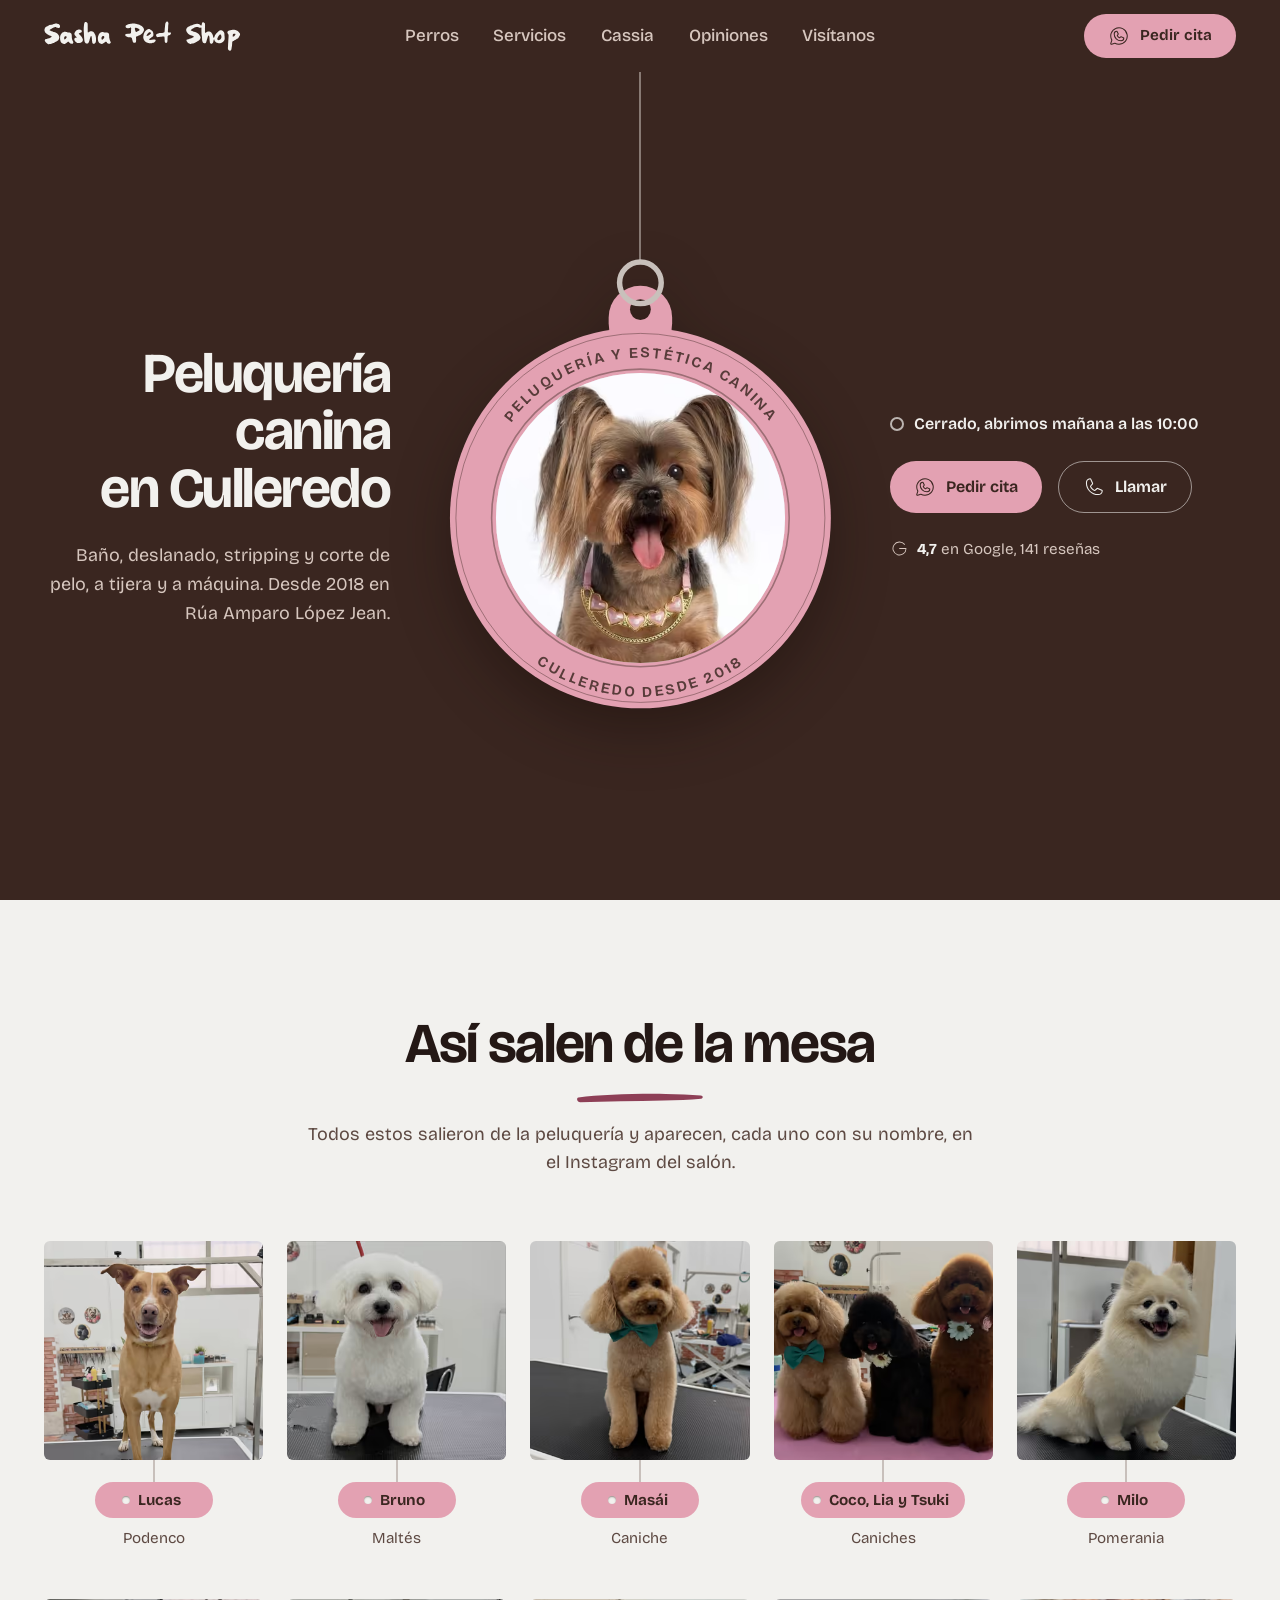
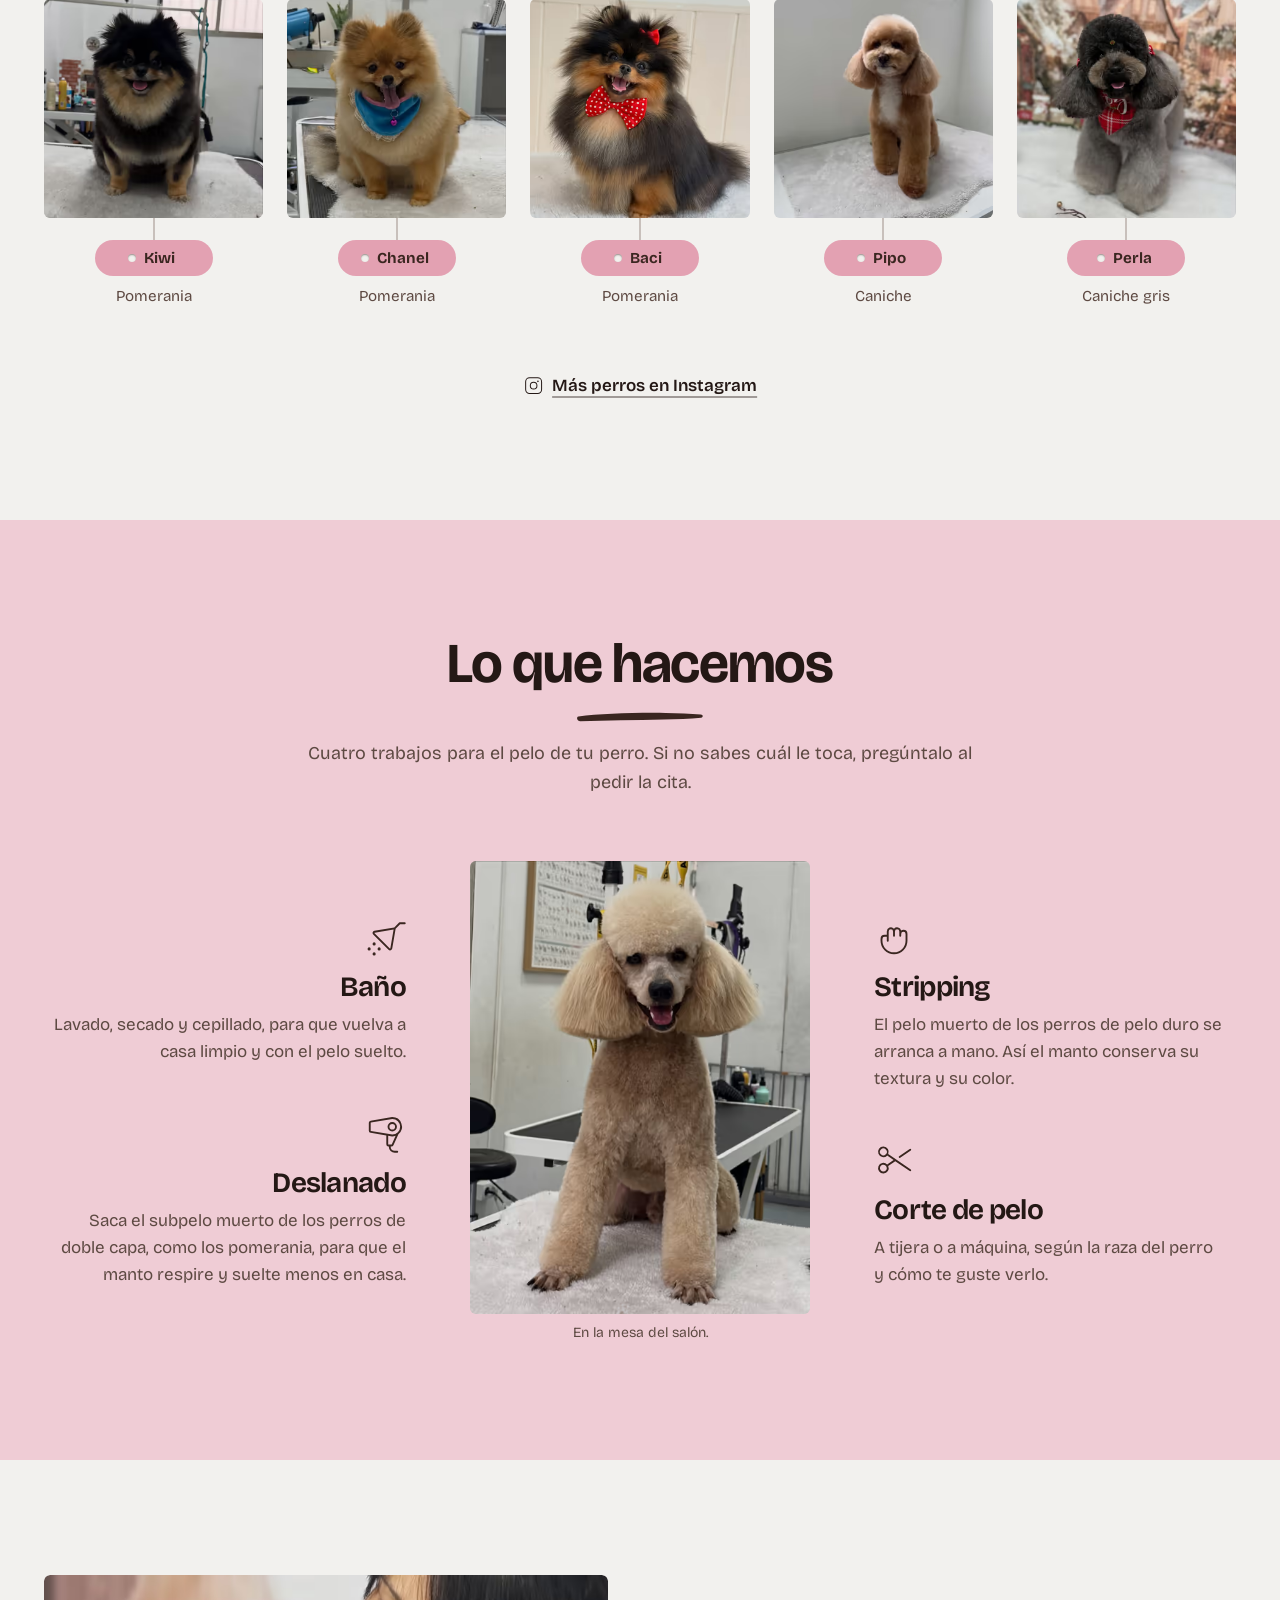
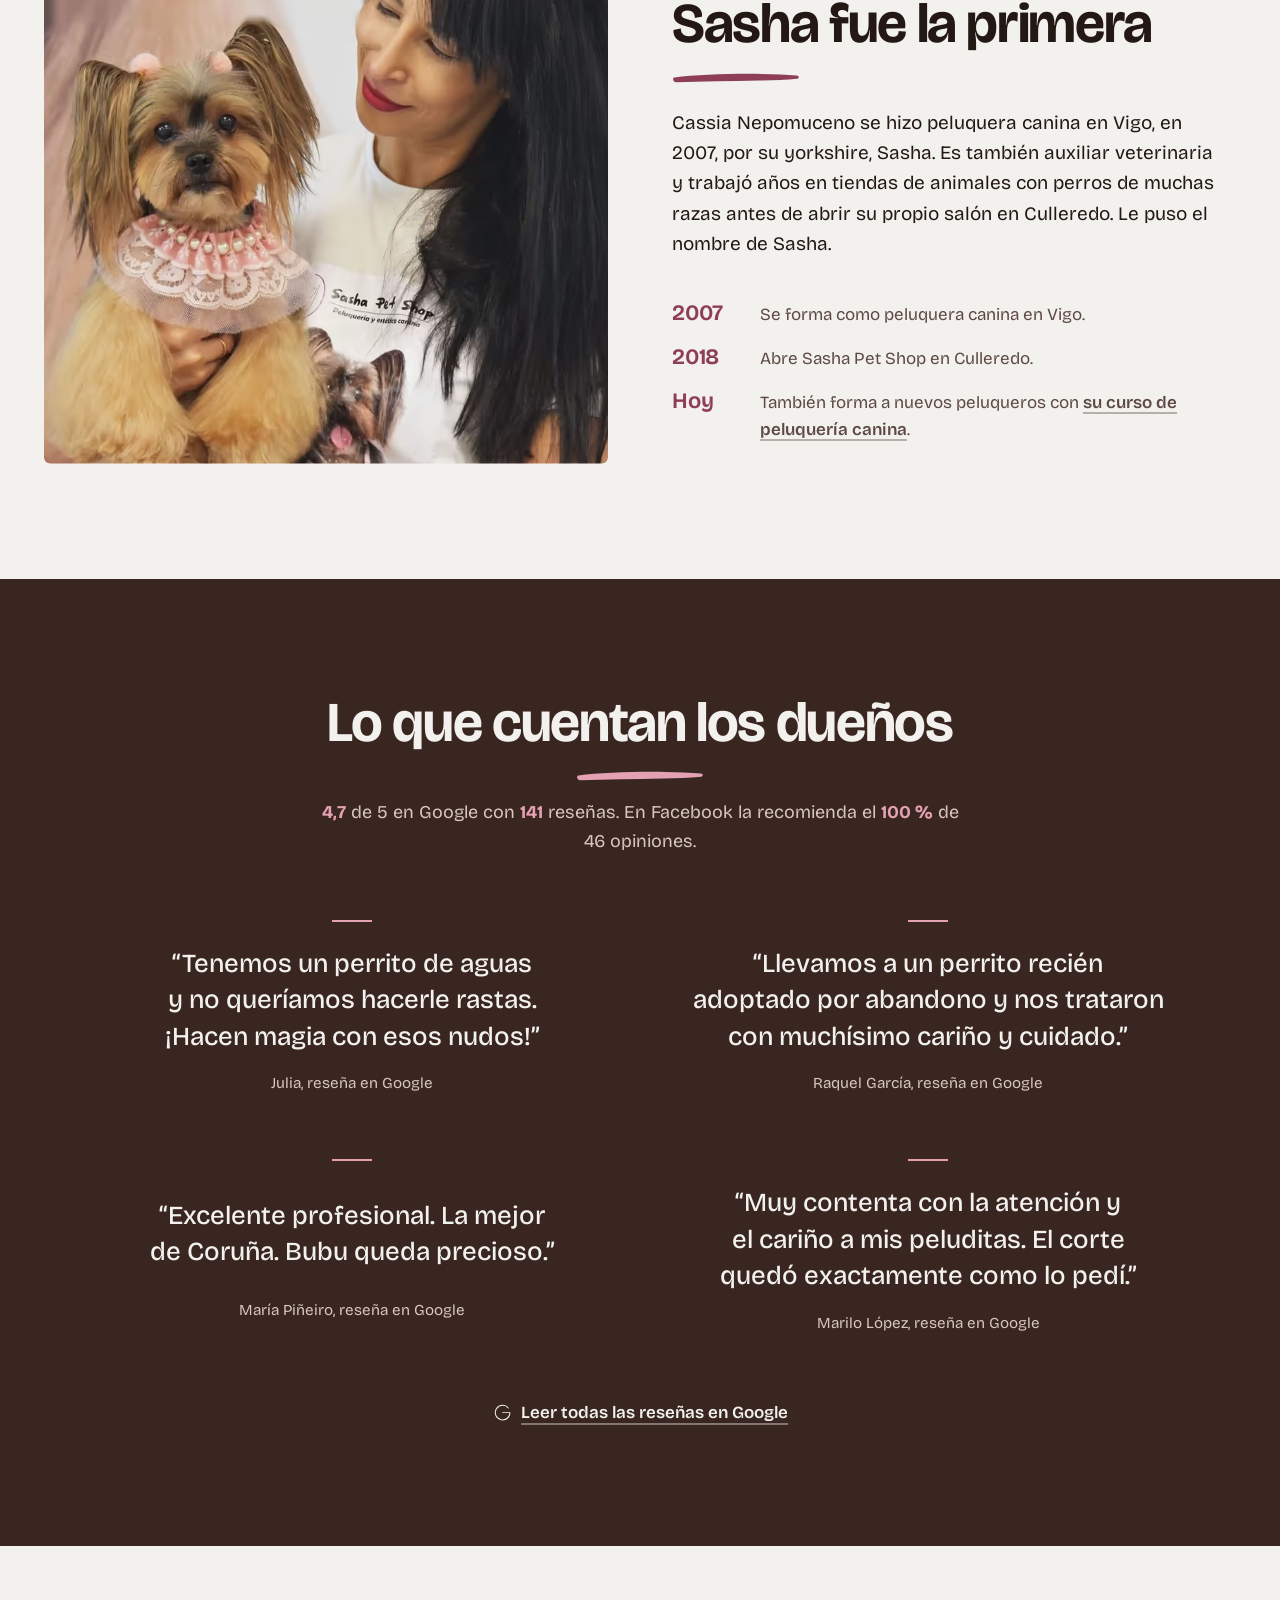
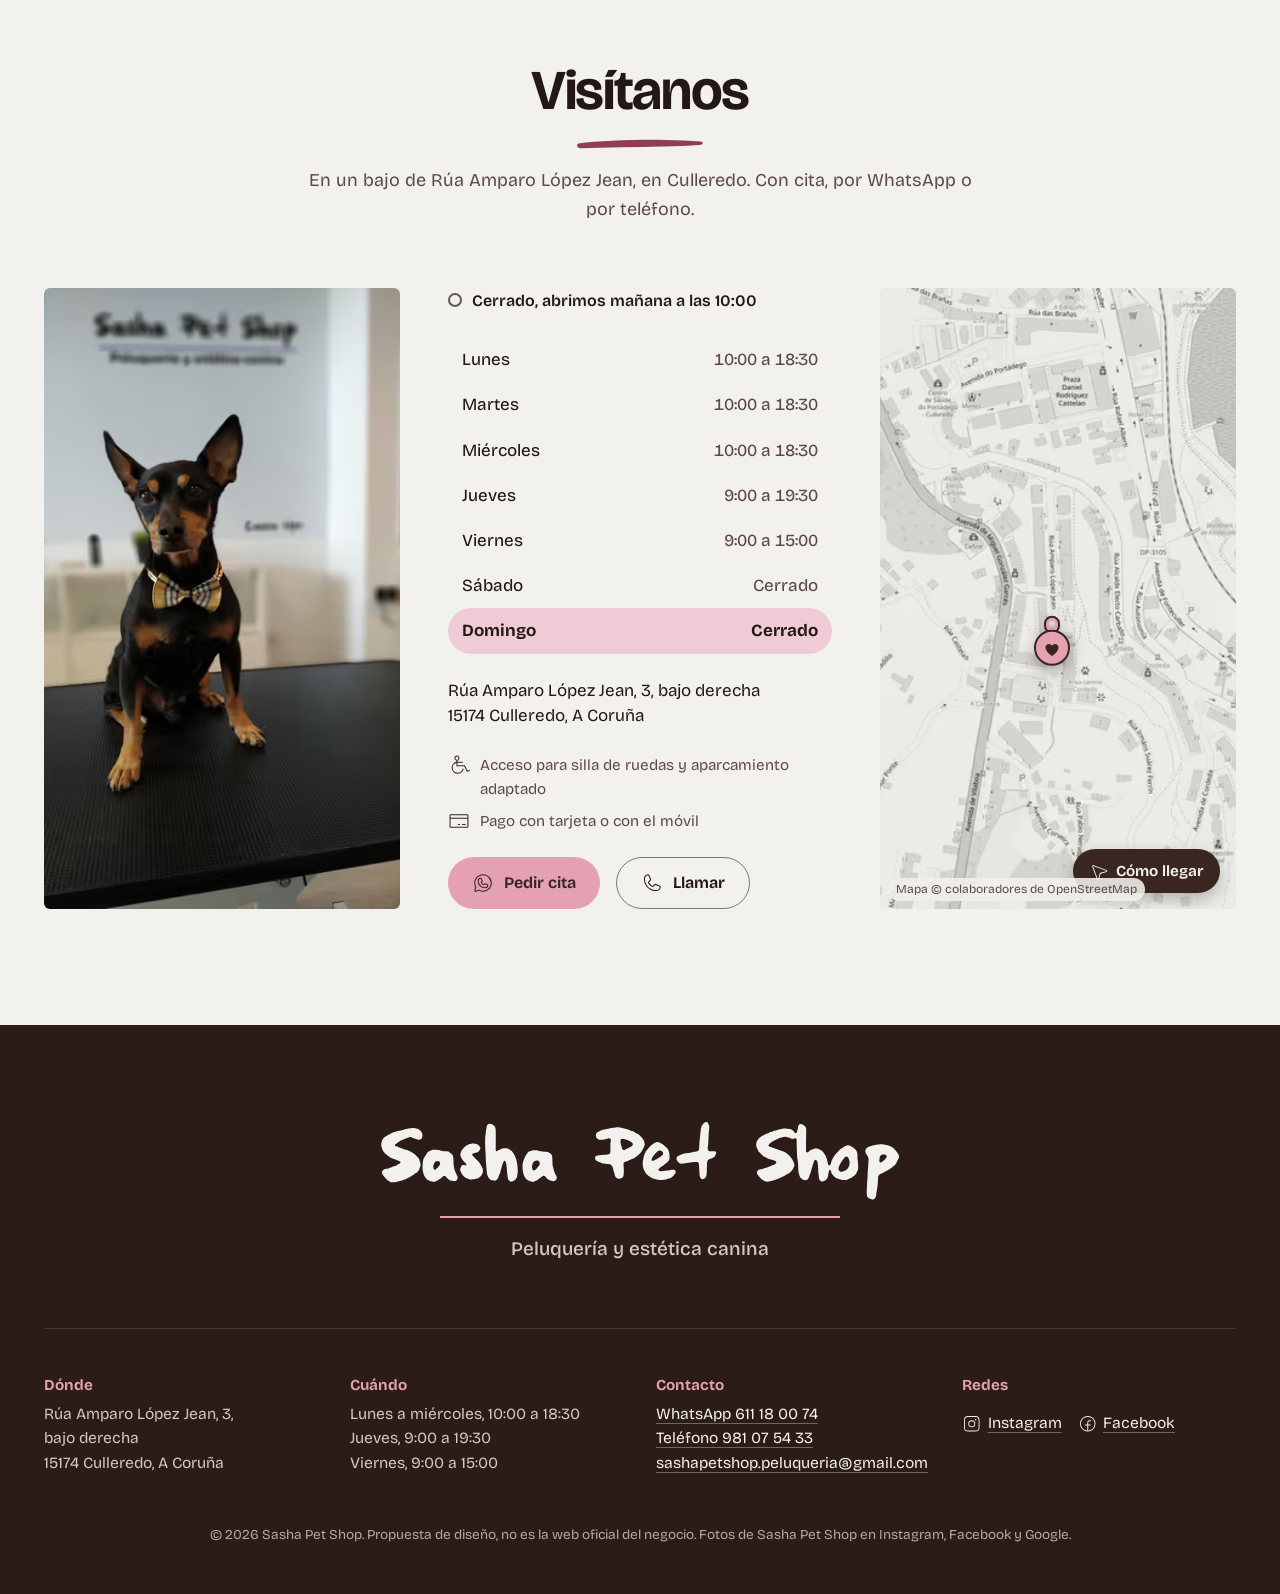
==== commit 8ce1b607: "Móvil: perros y reseñas en fila deslizable, servicios compactos; títulos con trazo a pincel Co-Autho" ====
--- a/index.html
+++ b/index.html
@@ -20,7 +20,7 @@
 <link rel="apple-touch-icon" href="apple-touch-icon.png">
 <link rel="preload" href="assets/fonts/bricolage-latin.woff2" as="font" type="font/woff2" crossorigin>
 <link rel="preload" as="image" type="image/avif" imagesrcset="assets/img/sasha-440.avif 440w, assets/img/sasha-660.avif 660w" imagesizes="(min-width: 1024px) 330px, 62vw" fetchpriority="high">
-<link rel="stylesheet" href="assets/css/estilos.css?v=202611192122">
+<link rel="stylesheet" href="assets/css/estilos.css?v=202611192130">
 <script type="application/ld+json">{"@context":"https://schema.org","@type":"LocalBusiness","name":"Sasha Pet Shop","description":"Peluquería y estética canina: baño, deslanado, stripping y corte de pelo a tijera y a máquina.","telephone":"+34 981 07 54 33","email":"sashapetshop.peluqueria@gmail.com","address":{"@type":"PostalAddress","streetAddress":"Rúa Amparo López Jean, 3, bajo dcha.","postalCode":"15174","addressLocality":"Culleredo","addressRegion":"A Coruña","addressCountry":"ES"},"geo":{"@type":"GeoCoordinates","latitude":43.3225399,"longitude":-8.38285},"openingHoursSpecification":[{"@type":"OpeningHoursSpecification","dayOfWeek":["Monday","Tuesday","Wednesday"],"opens":"10:00","closes":"18:30"},{"@type":"OpeningHoursSpecification","dayOfWeek":"Thursday","opens":"09:00","closes":"19:30"},{"@type":"OpeningHoursSpecification","dayOfWeek":"Friday","opens":"09:00","closes":"15:00"}],"paymentAccepted":"Tarjeta de crédito, tarjeta de débito, pago con móvil","sameAs":["https://www.instagram.com/sashapetshop.peluqueria/","https://www.facebook.com/sashapetshoppeluqueria/"]}</script>
 </head>
 <body>
@@ -258,7 +258,7 @@
       <ol class="cassia-linea" role="list">
         <li><span class="ano">2007</span><span>Se forma como peluquera canina en Vigo.</span></li>
         <li><span class="ano">2018</span><span>Abre Sasha Pet Shop en Culleredo.</span></li>
-        <li><span class="ano">Hoy</span><span>También forma a nuevos peluqueros en <a class="enlace-texto" href="https://viviendodelapeluqueriacanina.com" target="_blank" rel="noopener">viviendodelapeluqueriacanina.com</a>.</span></li>
+        <li><span class="ano">Hoy</span><span>También forma a nuevos peluqueros con <a class="enlace-texto" href="https://viviendodelapeluqueriacanina.com" target="_blank" rel="noopener">su curso de peluquería canina</a>.</span></li>
       </ol>
     </div>
   </div>
@@ -270,7 +270,7 @@
       <h2 id="titulo-opiniones">Lo que cuentan los dueños</h2>
       <p class="nota-cifras"><strong>4,7</strong> de 5 en Google con <strong>141</strong> reseñas. En Facebook la recomienda el <strong>100&nbsp;%</strong> de 46 opiniones.</p>
     </header>
-    <div class="citas">
+    <div class="citas" tabindex="0" role="region" aria-label="Reseñas de clientes">
       <figure class="cita">
         <blockquote><p>Tenemos un perrito de aguas y no queríamos hacerle rastas. ¡Hacen magia con esos nudos!</p></blockquote>
         <figcaption>Julia, reseña en Google</figcaption>
@@ -384,6 +384,6 @@
   <a class="boton boton-linea" href="tel:+34981075433"><svg class="icono" aria-hidden="true"><use href="#i-phone"></use></svg><span>Llamar</span></a>
 </nav>
 
-<script src="assets/js/main.js?v=202611192122" defer></script>
+<script src="assets/js/main.js?v=202611192130" defer></script>
 </body>
 </html>
--- a/assets/css/estilos.css
+++ b/assets/css/estilos.css
@@ -6,6 +6,7 @@
 @font-face{font-family:"Bricolage Grotesque";font-style:normal;font-weight:200 800;font-display:swap;src:url("../fonts/bricolage-latin.woff2") format("woff2");unicode-range:U+0000-00FF,U+0131,U+0152-0153,U+02BB-02BC,U+02C6,U+02DA,U+02DC,U+0304,U+0308,U+0329,U+2000-206F,U+20AC,U+2122,U+2191,U+2193,U+2212,U+2215,U+FEFF,U+FFFD;}
 
 :root{
+  --pincel:url("data:image/svg+xml,%3Csvg xmlns='http://www.w3.org/2000/svg' viewBox='0 0 160 14'%3E%3Cpath d='M3 7.6C30 4.2 70 2.6 112 3.1c16 .2 31 .9 44 2.1 3 .3 3.4 3.6.4 4-14 1.6-31 1.9-47 2.2-36 .7-71 1.3-104 2.1C1 13.6.2 8 3 7.6z'/%3E%3C/svg%3E");
   /* color */
   --cacao:#3a2620;
   --cacao-hondo:#2c1c17;
@@ -98,7 +99,7 @@
 .portada{position:relative;overflow:hidden;min-height:min(calc(100svh - var(--cab)),860px);display:grid;align-items:center;padding:var(--s8) 0 var(--s8)}
 .portada-in{width:100%;max-width:var(--ancho);margin:0 auto;padding:0 var(--s3);display:grid;grid-template-columns:1fr clamp(260px,31vw,430px) 1fr;gap:clamp(var(--s4),4vw,var(--s8));align-items:center}
 .portada-texto{text-align:right;display:grid;gap:var(--s3);justify-items:end}
-.portada h1{font-size:clamp(2.25rem,1.1rem + 2.6vw,3.5rem);max-width:11ch;font-weight:600}
+.portada h1{font-size:clamp(2.5rem,1.2rem + 2.9vw,3.875rem);max-width:11ch;font-weight:680;letter-spacing:-.026em;line-height:1.02;font-variation-settings:"opsz" 96}
 .portada-sub{color:var(--claro-2);max-width:30ch;font-size:1.125rem}
 .portada-accion{display:grid;gap:var(--s3);justify-items:start}
 .nota-google{display:inline-flex;align-items:center;gap:var(--s1);color:var(--claro-2);text-decoration:none;font-size:.95rem}
@@ -147,13 +148,24 @@
 /* ---------- encabezados de sección ---------- */
 section{padding-block:var(--seccion)}
 .encabezado{max-width:42rem;margin:0 auto var(--s8);text-align:center;display:grid;gap:var(--s2)}
-.encabezado h2{font-size:clamp(2rem,1.3rem + 2vw,3rem)}
+.encabezado h2,.cassia-texto h2{font-size:clamp(2.25rem,1.35rem + 2.7vw,3.75rem);font-weight:680;letter-spacing:-.024em;line-height:1.04;font-variation-settings:"opsz" 96}
+/* trazo a pincel bajo cada título, como la raya del rótulo de la pared */
+.encabezado h2::after,.cassia-texto h2::after{content:"";display:block;width:clamp(96px,10vw,132px);height:14px;margin:var(--s2) auto 0;background:var(--trazo,var(--rosa));-webkit-mask:var(--pincel) center/100% 100% no-repeat;mask:var(--pincel) center/100% 100% no-repeat}
+.cassia-texto h2::after{margin-left:0}
+.campo-pared{--trazo:var(--rosa-hondo)}
+.campo-rosa{--trazo:var(--cacao)}
+.campo-cacao{--trazo:var(--rosa)}
+@media (prefers-reduced-motion:no-preference){
+  .js .encabezado.revelar h2::after{clip-path:inset(0 100% 0 0);transition:clip-path .9s var(--ease-out) .35s}
+  .js .encabezado.revelar.visto h2::after{clip-path:inset(0 0 0 0)}
+}
 .encabezado p{color:var(--tinta-2);font-size:1.125rem}
 .campo-cacao .encabezado p{color:var(--claro-2)}
 .centro{text-align:center}
 
 /* ---------- perros ---------- */
 .galeria{display:grid;grid-template-columns:repeat(5,1fr);gap:var(--s6) var(--s3)}
+.perro{position:relative}
 .perro-enlace{display:grid;justify-items:center;text-decoration:none;color:inherit;border-radius:var(--r-foto)}
 .perro-foto{display:block;width:100%;aspect-ratio:1;overflow:hidden;border-radius:var(--r-foto);background:#e6e3de}
 .perro-foto img{width:100%;height:100%;object-fit:cover;transition:transform .6s var(--ease-out)}
@@ -179,7 +191,7 @@
 .servicios-col:first-child .servicio{text-align:right;justify-items:end}
 .servicio{display:grid;gap:var(--s1);justify-items:start}
 .servicio .icono{width:40px;height:40px;color:var(--cacao);margin-bottom:var(--s1)}
-.servicio h3{font-size:1.625rem}
+.servicio h3{font-size:1.75rem;font-weight:660;letter-spacing:-.025em}
 .servicio p{color:var(--tinta-2);max-width:32ch}
 .servicios-foto img{width:100%;aspect-ratio:3/4;object-fit:cover;border-radius:var(--r-foto)}
 .mapa figcaption{position:absolute;left:var(--s1);bottom:var(--s1);margin:0;padding:2px 8px;border-radius:999px;background:rgba(242,241,238,.88);font-size:.75rem;color:var(--tinta-2);pointer-events:none}
@@ -189,7 +201,6 @@
 .cassia-rejilla{display:grid;grid-template-columns:1fr 1fr;gap:clamp(var(--s4),5vw,var(--s8));align-items:center}
 .cassia-foto img{width:100%;aspect-ratio:1180/1022;object-fit:cover;border-radius:var(--r-foto)}
 .cassia-texto{display:grid;gap:var(--s3);max-width:34rem}
-.cassia-texto h2{font-size:clamp(2rem,1.3rem + 2vw,3rem)}
 .cassia-texto > p{font-size:1.1875rem;line-height:1.6}
 .cassia-linea{display:grid;gap:var(--s2);margin-top:var(--s2)}
 .cassia-linea li{display:grid;grid-template-columns:4.5rem 1fr;align-items:baseline;gap:var(--s2);color:var(--tinta-2)}
@@ -305,13 +316,27 @@
 }
 @media (max-width:699px){
   .contenedor{padding-inline:var(--s2)}
-  .galeria{grid-template-columns:repeat(2,1fr);gap:var(--s4) var(--s2)}
+  /* perros y reseñas: una fila que se desliza con el dedo en vez de una columna larga */
+  .galeria,.citas{display:grid;grid-template-columns:none;grid-auto-flow:column;overflow-x:auto;overscroll-behavior-x:contain;scroll-snap-type:x mandatory;scrollbar-width:none;margin-inline:calc(var(--s2) * -1);padding:0 var(--s2) var(--s1);scroll-padding-inline:var(--s2)}
+  .galeria::-webkit-scrollbar,.citas::-webkit-scrollbar{display:none}
+  .galeria{grid-auto-columns:58%;gap:var(--s2)}
   .galeria .perro:nth-child(n+9){display:block}
+  .perro,.cita{scroll-snap-align:start;position:relative}
+  .citas{grid-auto-columns:84%;gap:var(--s3);margin-bottom:var(--s6)}
+  .cita{justify-items:start;text-align:left;padding-right:var(--s2)}
+  .js .galeria .revelar,.js .citas .revelar{opacity:1;transform:none}
+  .encabezado{margin-bottom:var(--s6)}
+  .mas-perros{margin-top:var(--s4)}
+  section{padding-block:var(--s12)}
+  /* servicios: foto apaisada y cuatro filas compactas con el icono a la izquierda */
+  .servicios-foto img{aspect-ratio:4/3;object-position:50% 30%}
+  .servicios-col{gap:var(--s4)}
+  .servicio,.servicios-col:first-child .servicio{grid-template-columns:44px 1fr;column-gap:var(--s2);row-gap:2px;text-align:left;justify-items:start;align-items:start}
+  .servicio .icono{grid-row:1/3;width:36px;height:36px;margin:2px 0 0}
+  .servicio h3{font-size:1.375rem}
   .chapa-cara{font-size:.875rem;min-height:32px}
-  .servicios-eje{grid-template-columns:1fr;gap:var(--s6)}
-  .servicio,.servicios-col:first-child .servicio{text-align:center;justify-items:center}
-
-  .citas{grid-template-columns:1fr;gap:var(--s6)}
+  .servicios-eje{grid-template-columns:1fr;gap:var(--s4)}
+
   .visita-rejilla{grid-template-columns:1fr}
   .pie-columnas{grid-template-columns:1fr;text-align:center}
   .pie-redes{justify-content:center}
